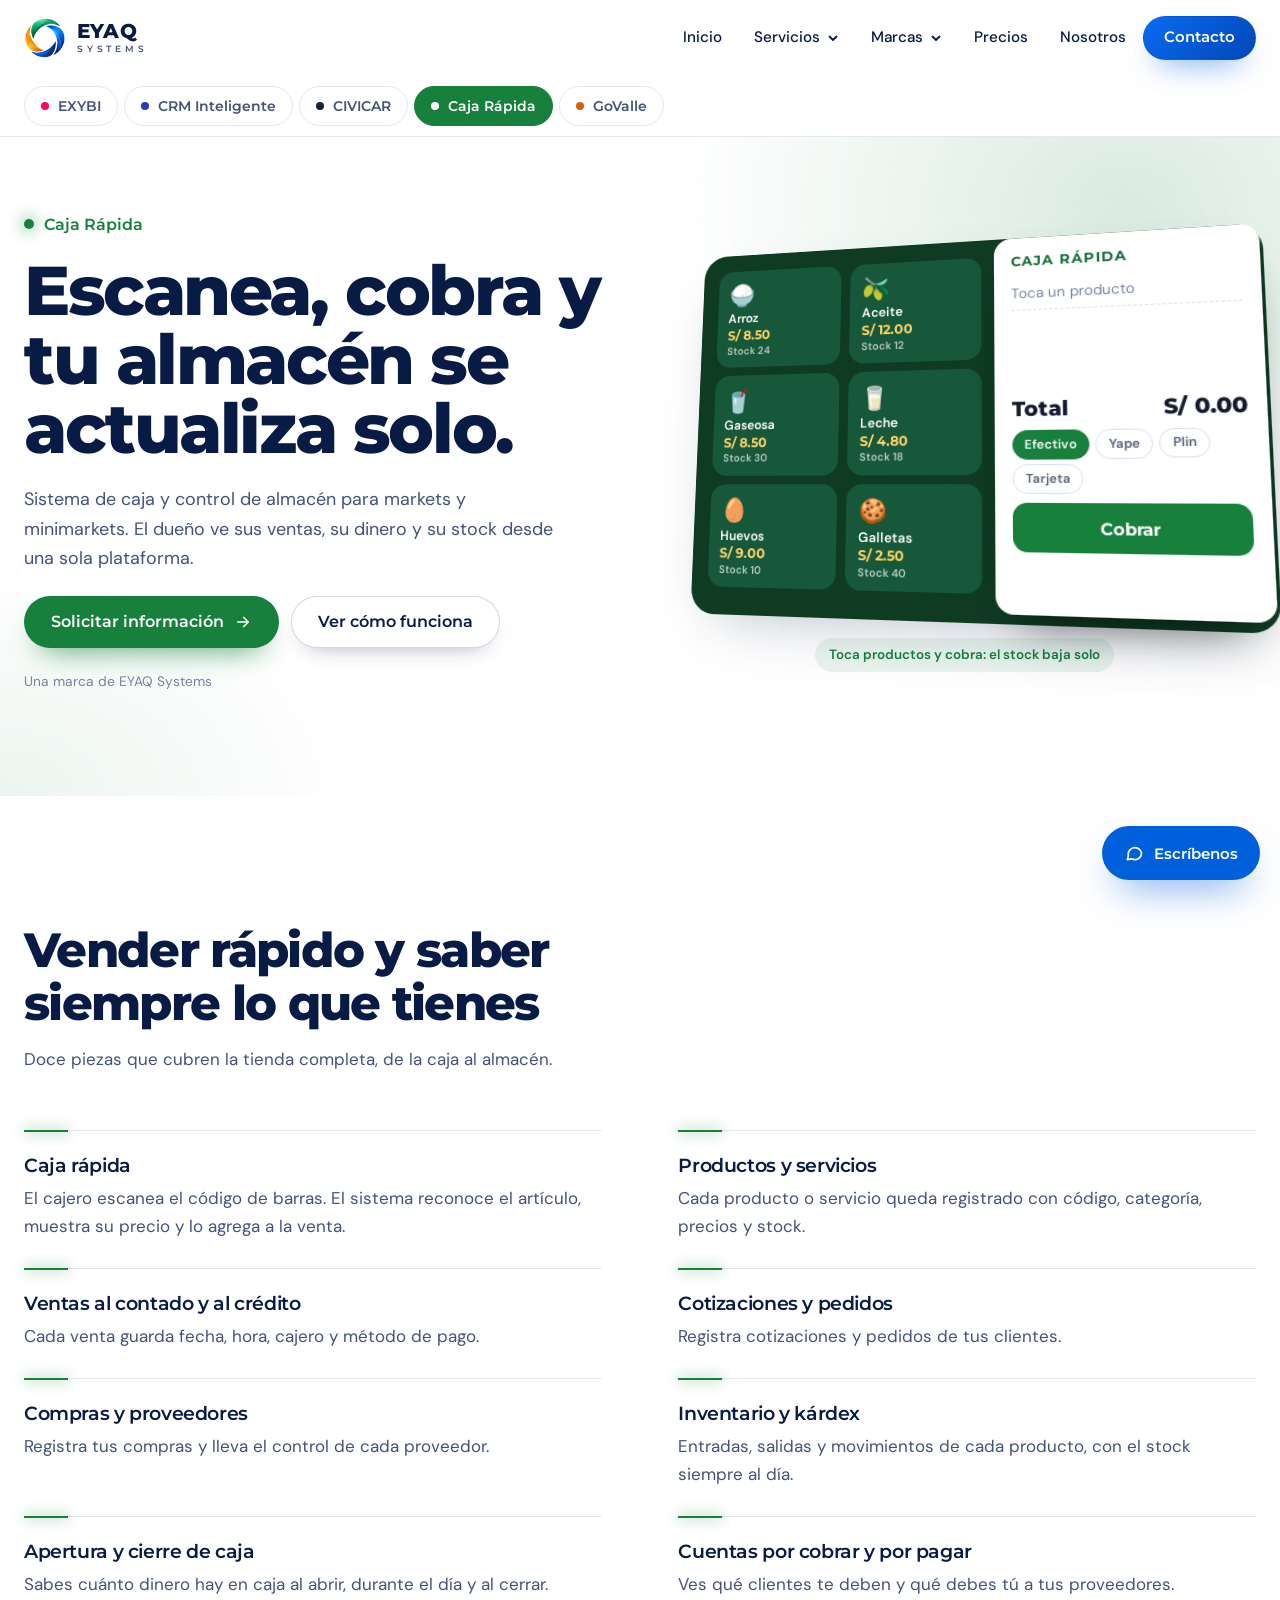
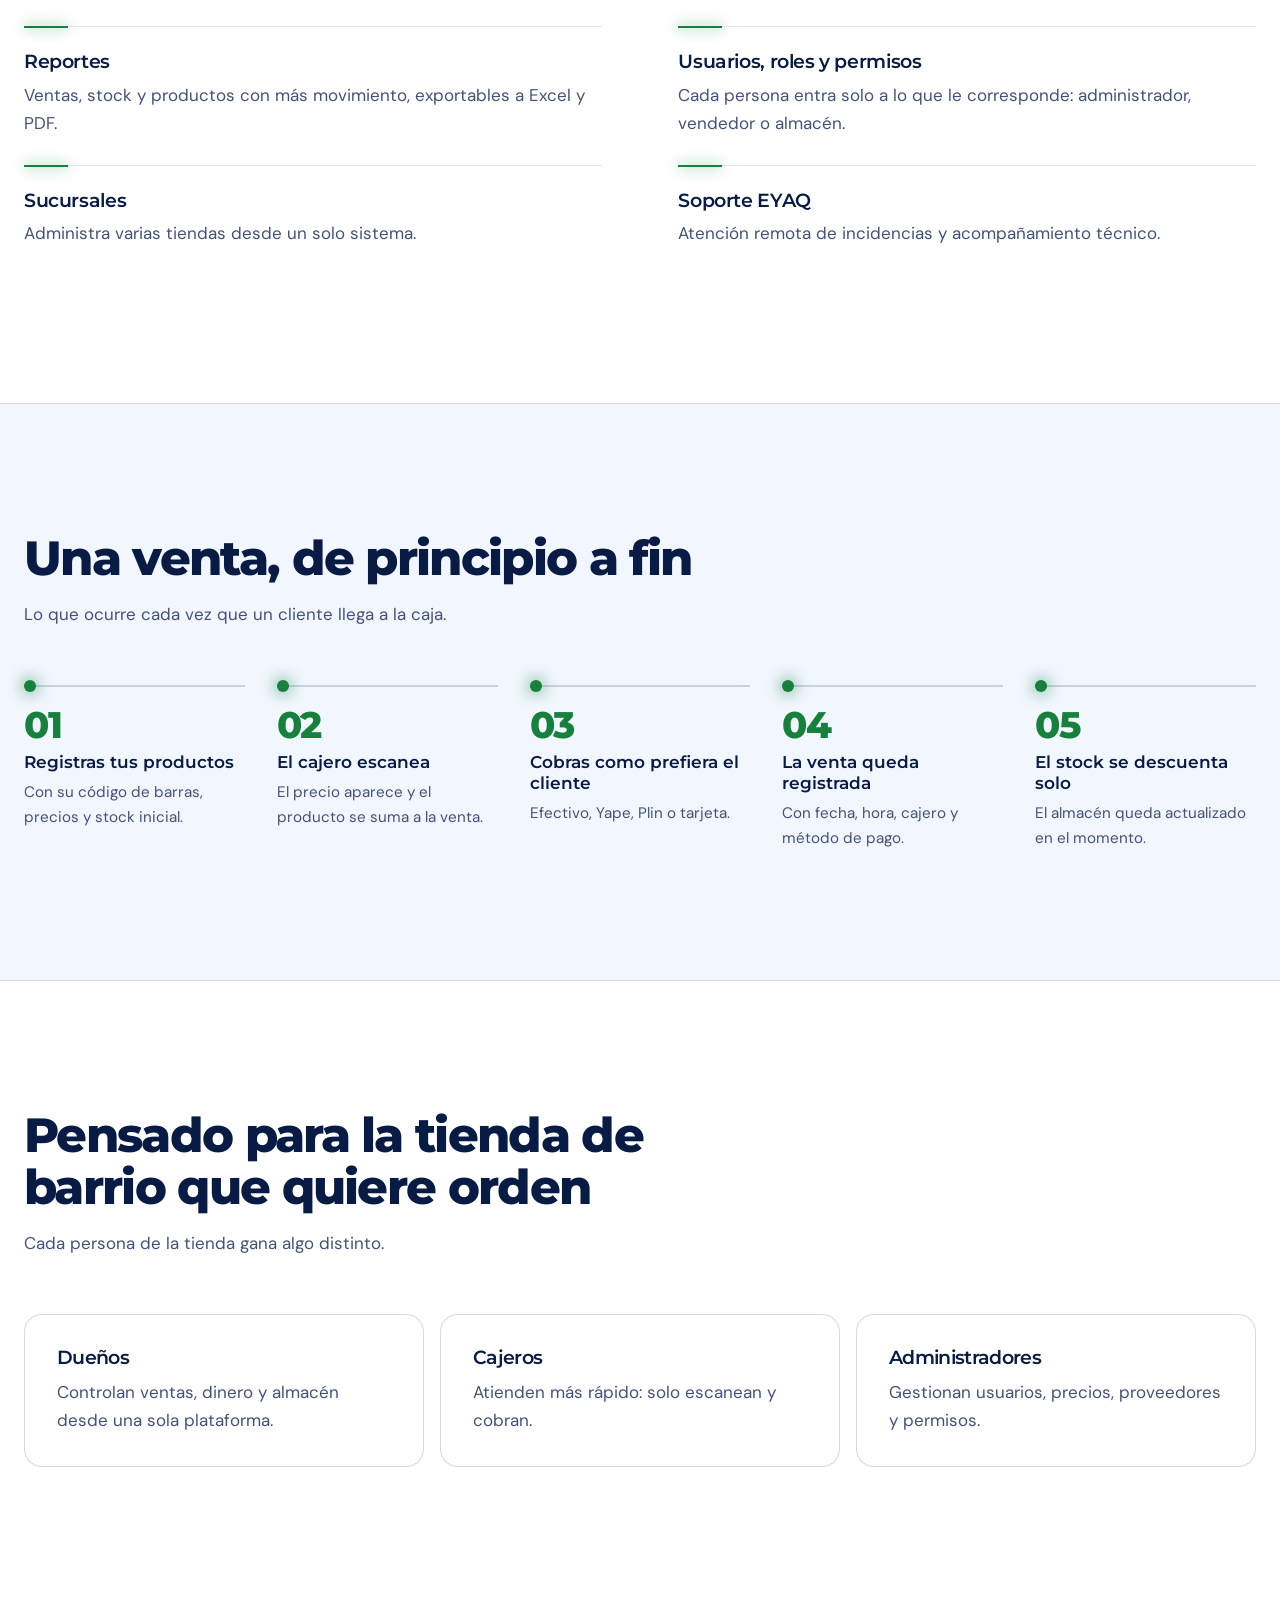
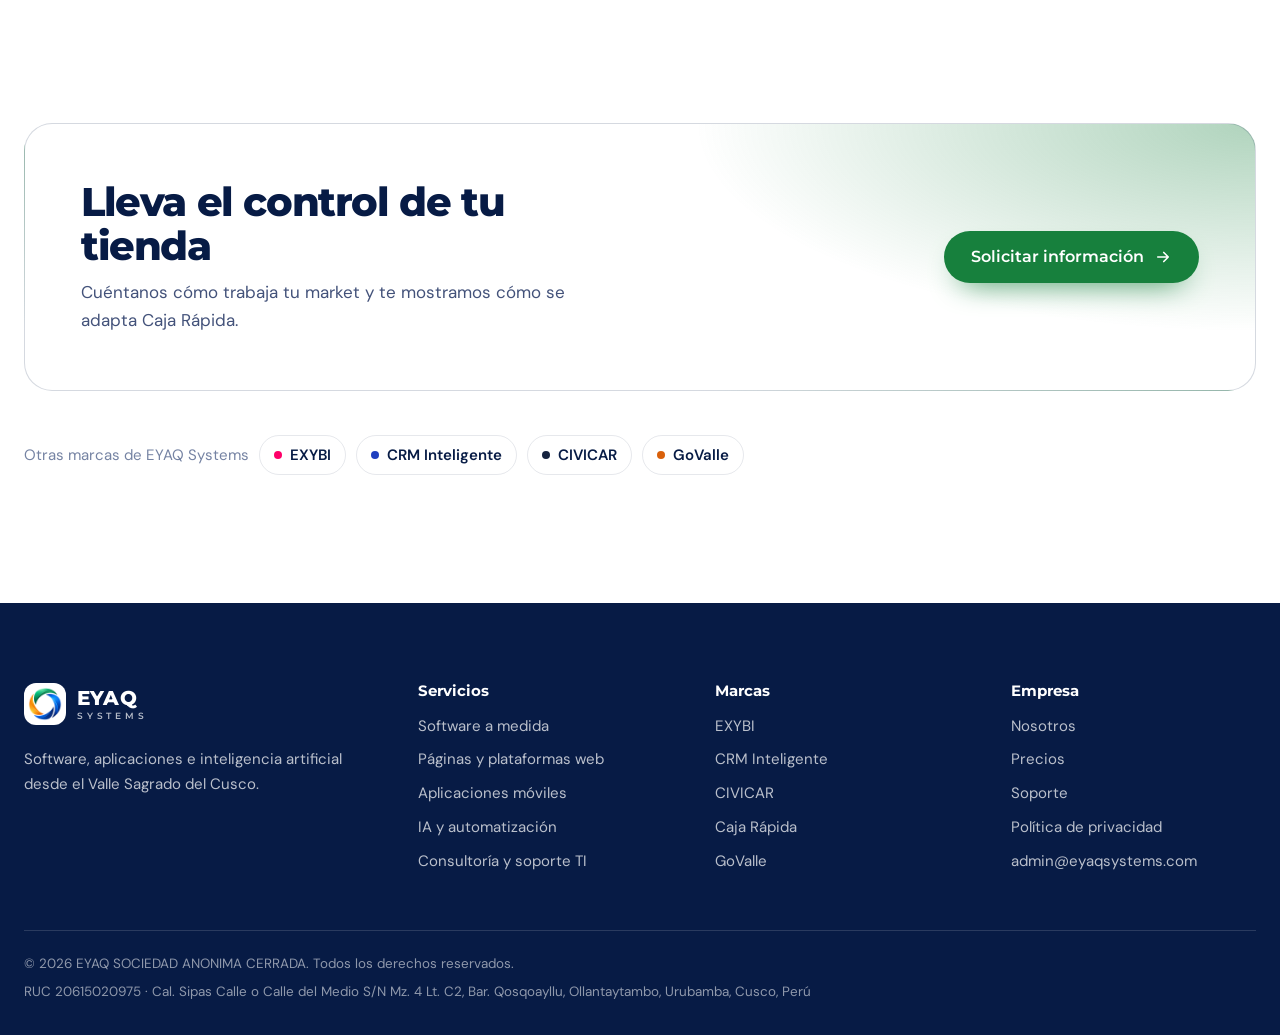
==== caja-rapida.html @ 4a444482 "Nuevo sitio: servicios, una pagina por marca, precios y escenas 3D" ====
<!DOCTYPE html>
<html lang="es-PE">
<head>
<meta charset="UTF-8">
<meta name="viewport" content="width=device-width, initial-scale=1">
<title>Caja Rápida y control de almacén | EYAQ Systems</title>
<meta name="description" content="Sistema de caja y almacén para markets y minimarkets: escaneo de código de barras, cobro con efectivo, Yape, Plin o tarjeta, y stock actualizado en cada venta.">
<meta name="theme-color" content="#FFFFFF">
<meta property="og:title" content="Caja Rápida y control de almacén | EYAQ Systems">
<meta property="og:description" content="Sistema de caja y almacén para markets y minimarkets: escaneo de código de barras, cobro con efectivo, Yape, Plin o tarjeta, y stock actualizado en cada venta.">
<meta property="og:type" content="website">
<meta property="og:url" content="https://eyaqsystems.com/caja-rapida">
<meta property="og:image" content="https://eyaqsystems.com/img/og-eyaq.jpg">
<meta name="twitter:card" content="summary_large_image">
<link rel="icon" href="favicon.ico" sizes="32x32">
<link rel="icon" type="image/png" href="img/favicon-48.png" sizes="48x48">
<link rel="apple-touch-icon" href="img/apple-touch-icon.png">
<link rel="preconnect" href="https://fonts.googleapis.com">
<link rel="preconnect" href="https://fonts.gstatic.com" crossorigin>
<link href="https://fonts.googleapis.com/css2?family=DM+Sans:wght@400;500;600;700&family=Montserrat:wght@600;700;800&display=swap" rel="stylesheet">
<link rel="stylesheet" href="css/eyaq.css">
<link rel="stylesheet" href="css/escenas.css">
<script>document.documentElement.classList.add('js');</script>
</head>
<body data-marca="caja">
<a class="skip-link" href="#contenido">Saltar al contenido</a>
<div class="scroll-meter" aria-hidden="true"></div>

<header class="site-header">
  <div class="container nav">
    <a class="brand" href="index.html" aria-label="EYAQ Systems, inicio">
      <img src="img/eyaq-simbolo.png" alt="" width="40" height="40">
      <span class="brand-text"><b>EYAQ</b><span>Systems</span></span>
    </a>
    <button class="nav-toggle" type="button" aria-label="Abrir menú" aria-expanded="false" aria-controls="menu"><span></span></button>
    <ul class="nav-links" id="menu">
      <li><a class="nav-link" href="index.html">Inicio</a></li>
      <li class="has-menu">
        <button class="nav-link" type="button" aria-expanded="false" aria-controls="menu-servicios">Servicios<svg viewBox="0 0 12 12" fill="none" stroke="currentColor" stroke-width="1.8" stroke-linecap="round" stroke-linejoin="round" aria-hidden="true"><path d="m2.5 4.5 3.5 3.5 3.5-3.5"/></svg></button>
        <div class="menu" id="menu-servicios">
          <a href="index.html#servicio-software" style="--dot:#005FDA"><i></i><b>Software a medida</b><span>Sistemas hechos para tu forma de trabajar</span></a>
          <a href="index.html#servicio-web" style="--dot:#0C9F63"><i></i><b>Páginas y plataformas web</b><span>Sitios, tiendas y plataformas en línea</span></a>
          <a href="index.html#servicio-apps" style="--dot:#F57E06"><i></i><b>Aplicaciones móviles</b><span>Apps para Android y iOS</span></a>
          <a href="index.html#servicio-ia" style="--dot:#005FDA"><i></i><b>IA y automatización</b><span>Asistentes y procesos que trabajan solos</span></a>
          <a href="index.html#servicio-ti" style="--dot:#0C9F63"><i></i><b>Consultoría y soporte TI</b><span>Diagnóstico, soporte y acompañamiento</span></a>
        </div>
      </li>
      <li class="has-menu">
        <button class="nav-link" type="button" aria-expanded="false" aria-controls="menu-marcas">Marcas<svg viewBox="0 0 12 12" fill="none" stroke="currentColor" stroke-width="1.8" stroke-linecap="round" stroke-linejoin="round" aria-hidden="true"><path d="m2.5 4.5 3.5 3.5 3.5-3.5"/></svg></button>
        <div class="menu" id="menu-marcas">
          <a href="exybi.html" style="--dot:#FF0069"><i></i><b>EXYBI</b><span>La vitrina digital del Perú</span></a>
          <a href="crm.html" style="--dot:#1F3FBF"><i></i><b>CRM Inteligente</b><span>Samanta atiende y tú decides cada reserva</span></a>
          <a href="civicar.html" style="--dot:#16233F"><i></i><b>CIVICAR</b><span>Consulta vehicular desde tu celular</span></a>
          <a href="caja-rapida.html" style="--dot:#17803D"><i></i><b>Caja Rápida</b><span>Caja y almacén para markets</span></a>
          <a href="govalle.html" style="--dot:#D9600A"><i></i><b>GoValle</b><span>Delivery para el Valle Sagrado</span></a>
        </div>
      </li>
      <li><a class="nav-link" href="index.html#precios">Precios</a></li>
      <li><a class="nav-link" href="index.html#nosotros">Nosotros</a></li>
      <li><a class="btn btn-primary btn-sm" href="index.html#contacto">Contacto</a></li>
    </ul>
  </div>
</header>

<nav class="marcas-bar" aria-label="Marcas de EYAQ Systems">
  <div class="container">
    <a href="exybi.html" style="--dot:#FF0069"><i></i>EXYBI</a>
    <a href="crm.html" style="--dot:#1F3FBF"><i></i>CRM Inteligente</a>
    <a href="civicar.html" style="--dot:#16233F"><i></i>CIVICAR</a>
    <a href="caja-rapida.html" style="--dot:#17803D" aria-current="page"><i></i>Caja Rápida</a>
    <a href="govalle.html" style="--dot:#D9600A"><i></i>GoValle</a>
  </div>
</nav>

<main id="contenido">

  <section class="marca-hero">
    <div class="container">
      <div class="marca-copy">
        <span class="marca-name">Caja Rápida</span>
        <h1>Escanea, cobra y tu almacén se actualiza solo.</h1>
        <p class="marca-lead">Sistema de caja y control de almacén para markets y minimarkets. El dueño ve sus ventas, su dinero y su stock desde una sola plataforma.</p>
        <div class="marca-actions">
          <a class="btn btn-hue" href="mailto:admin@eyaqsystems.com?subject=Quiero%20informacion%20sobre%20Caja%20Rapida">Solicitar información<svg viewBox="0 0 24 24" fill="none" stroke="currentColor" stroke-width="2.2" stroke-linecap="round" stroke-linejoin="round" aria-hidden="true"><path d="M5 12h14M13 6l6 6-6 6"/></svg></a>
          <a class="btn btn-line" href="#como">Ver cómo funciona</a>
        </div>
        <p class="marca-parent">Una marca de EYAQ Systems</p>
      </div>
      <div class="scene" data-stage>
        <div class="pos" data-tilt="9">
          <div class="pos-products"><button type="button" data-name="Arroz" data-price="8.5"><i>🍚</i>Arroz<b>S/ 8.50</b><small>Stock <span data-stock>24</span></small></button><button type="button" data-name="Aceite" data-price="12"><i>🫒</i>Aceite<b>S/ 12.00</b><small>Stock <span data-stock>12</span></small></button><button type="button" data-name="Gaseosa" data-price="8.5"><i>🥤</i>Gaseosa<b>S/ 8.50</b><small>Stock <span data-stock>30</span></small></button><button type="button" data-name="Leche" data-price="4.8"><i>🥛</i>Leche<b>S/ 4.80</b><small>Stock <span data-stock>18</span></small></button><button type="button" data-name="Huevos" data-price="9"><i>🥚</i>Huevos<b>S/ 9.00</b><small>Stock <span data-stock>10</span></small></button><button type="button" data-name="Galletas" data-price="2.5"><i>🍪</i>Galletas<b>S/ 2.50</b><small>Stock <span data-stock>40</span></small></button></div>
          <div class="pos-ticket">
            <h4>CAJA RÁPIDA</h4>
            <ul class="pos-lines" aria-live="polite"></ul>
            <div class="pos-total"><span>Total</span><span data-total>S/ 0.00</span></div>
            <div class="pos-pay" role="group" aria-label="Método de pago"><button type="button" aria-pressed="true">Efectivo</button><button type="button" aria-pressed="false">Yape</button><button type="button" aria-pressed="false">Plin</button><button type="button" aria-pressed="false">Tarjeta</button></div>
            <button class="pos-charge" type="button">Cobrar</button>
            <p class="pos-receipt" aria-live="polite"></p>
          </div>
        </div>
        <p class="demo-note">Toca productos y cobra: el stock baja solo</p>
      </div>
    </div>
  </section>

  <section class="marca-section" id="que-hace">
    <div class="container">
      <div class="marca-head reveal">
        <h2>Vender rápido y saber siempre lo que tienes</h2>
        <p>Doce piezas que cubren la tienda completa, de la caja al almacén.</p>
      </div>
      <div class="modulos">
        <div class="modulo reveal"><h3>Caja rápida</h3><p>El cajero escanea el código de barras. El sistema reconoce el artículo, muestra su precio y lo agrega a la venta.</p></div>
        <div class="modulo reveal"><h3>Productos y servicios</h3><p>Cada producto o servicio queda registrado con código, categoría, precios y stock.</p></div>
        <div class="modulo reveal"><h3>Ventas al contado y al crédito</h3><p>Cada venta guarda fecha, hora, cajero y método de pago.</p></div>
        <div class="modulo reveal"><h3>Cotizaciones y pedidos</h3><p>Registra cotizaciones y pedidos de tus clientes.</p></div>
        <div class="modulo reveal"><h3>Compras y proveedores</h3><p>Registra tus compras y lleva el control de cada proveedor.</p></div>
        <div class="modulo reveal"><h3>Inventario y kárdex</h3><p>Entradas, salidas y movimientos de cada producto, con el stock siempre al día.</p></div>
        <div class="modulo reveal"><h3>Apertura y cierre de caja</h3><p>Sabes cuánto dinero hay en caja al abrir, durante el día y al cerrar.</p></div>
        <div class="modulo reveal"><h3>Cuentas por cobrar y por pagar</h3><p>Ves qué clientes te deben y qué debes tú a tus proveedores.</p></div>
        <div class="modulo reveal"><h3>Reportes</h3><p>Ventas, stock y productos con más movimiento, exportables a Excel y PDF.</p></div>
        <div class="modulo reveal"><h3>Usuarios, roles y permisos</h3><p>Cada persona entra solo a lo que le corresponde: administrador, vendedor o almacén.</p></div>
        <div class="modulo reveal"><h3>Sucursales</h3><p>Administra varias tiendas desde un solo sistema.</p></div>
        <div class="modulo reveal"><h3>Soporte EYAQ</h3><p>Atención remota de incidencias y acompañamiento técnico.</p></div>
      </div>
    </div>
  </section>

  <section class="marca-section tinte" id="como">
    <div class="container">
      <div class="marca-head reveal">
        <h2>Una venta, de principio a fin</h2>
        <p>Lo que ocurre cada vez que un cliente llega a la caja.</p>
      </div>
      <ol class="pasos reveal">
        <li><b>Registras tus productos</b><span>Con su código de barras, precios y stock inicial.</span></li>
        <li><b>El cajero escanea</b><span>El precio aparece y el producto se suma a la venta.</span></li>
        <li><b>Cobras como prefiera el cliente</b><span>Efectivo, Yape, Plin o tarjeta.</span></li>
        <li><b>La venta queda registrada</b><span>Con fecha, hora, cajero y método de pago.</span></li>
        <li><b>El stock se descuenta solo</b><span>El almacén queda actualizado en el momento.</span></li>
      </ol>
    </div>
  </section>

  <section class="marca-section" id="para-quien">
    <div class="container">
      <div class="marca-head reveal">
        <h2>Pensado para la tienda de barrio que quiere orden</h2>
        <p>Cada persona de la tienda gana algo distinto.</p>
      </div>
      <div class="publico reveal">
        <div><h3>Dueños</h3><p>Controlan ventas, dinero y almacén desde una sola plataforma.</p></div>
        <div><h3>Cajeros</h3><p>Atienden más rápido: solo escanean y cobran.</p></div>
        <div><h3>Administradores</h3><p>Gestionan usuarios, precios, proveedores y permisos.</p></div>
      </div>
    </div>
  </section>

  <section class="marca-section">
    <div class="container">
      <div class="marca-cta reveal">
        <div>
          <h2>Lleva el control de tu tienda</h2>
          <p>Cuéntanos cómo trabaja tu market y te mostramos cómo se adapta Caja Rápida.</p>
        </div>
        <a class="btn btn-hue" href="mailto:admin@eyaqsystems.com?subject=Quiero%20informacion%20sobre%20Caja%20Rapida">Solicitar información<svg viewBox="0 0 24 24" fill="none" stroke="currentColor" stroke-width="2.2" stroke-linecap="round" stroke-linejoin="round" aria-hidden="true"><path d="M5 12h14M13 6l6 6-6 6"/></svg></a>
      </div>
      <div class="otras"><span>Otras marcas de EYAQ Systems</span><a href="exybi.html" style="--dot:#FF0069"><i></i>EXYBI</a><a href="crm.html" style="--dot:#1F3FBF"><i></i>CRM Inteligente</a><a href="civicar.html" style="--dot:#16233F"><i></i>CIVICAR</a><a href="govalle.html" style="--dot:#D9600A"><i></i>GoValle</a></div>
    </div>
  </section>

</main>

<footer class="site-footer">
  <div class="container">
    <div class="footer-grid">
      <div>
        <a class="brand" href="index.html" aria-label="EYAQ Systems, inicio">
          <img src="img/eyaq-simbolo.png" alt="" width="40" height="40">
          <span class="brand-text"><b>EYAQ</b><span>Systems</span></span>
        </a>
        <p>Software, aplicaciones e inteligencia artificial desde el Valle Sagrado del Cusco.</p>
      </div>
      <div>
        <h4>Servicios</h4>
        <ul>
          <li><a href="index.html#servicio-software">Software a medida</a></li>
          <li><a href="index.html#servicio-web">Páginas y plataformas web</a></li>
          <li><a href="index.html#servicio-apps">Aplicaciones móviles</a></li>
          <li><a href="index.html#servicio-ia">IA y automatización</a></li>
          <li><a href="index.html#servicio-ti">Consultoría y soporte TI</a></li>
        </ul>
      </div>
      <div>
        <h4>Marcas</h4>
        <ul>
          <li><a href="exybi.html">EXYBI</a></li>
          <li><a href="crm.html">CRM Inteligente</a></li>
          <li><a href="civicar.html">CIVICAR</a></li>
          <li><a href="caja-rapida.html">Caja Rápida</a></li>
          <li><a href="govalle.html">GoValle</a></li>
        </ul>
      </div>
      <div>
        <h4>Empresa</h4>
        <ul>
          <li><a href="index.html#nosotros">Nosotros</a></li>
          <li><a href="index.html#precios">Precios</a></li>
          <li><a href="support.html">Soporte</a></li>
          <li><a href="privacy.html">Política de privacidad</a></li>
          <li><a href="mailto:admin@eyaqsystems.com">admin@eyaqsystems.com</a></li>
        </ul>
      </div>
    </div>
    <div class="footer-bottom">
      <span>© <span data-year>2026</span> EYAQ SOCIEDAD ANONIMA CERRADA. Todos los derechos reservados.</span>
      <span>RUC 20615020975 · Cal. Sipas Calle o Calle del Medio S/N Mz. 4 Lt. C2, Bar. Qosqoayllu, Ollantaytambo, Urubamba, Cusco, Perú</span>
    </div>
  </div>
</footer>

<a class="float-contact" href="index.html#contacto" aria-label="Ir a contacto"><svg viewBox="0 0 24 24" fill="none" stroke="currentColor" stroke-width="2" stroke-linecap="round" stroke-linejoin="round" aria-hidden="true"><path d="M21 12a8 8 0 0 1-11.8 7L4 20l1.1-4.6A8 8 0 1 1 21 12z"/></svg><span>Escríbenos</span></a>

<script src="js/eyaq.js" defer></script>
<script src="js/escenas.js" defer></script>
</body>
</html>
---- css/eyaq.css ----
:root {
  --paper: #FFFFFF;
  --wash: #F2F6FE;
  --card: #FFFFFF;
  --line: rgba(10, 31, 71, .1);
  --line-strong: rgba(10, 31, 71, .17);
  --ink: #071B45;
  --muted: #43527A;
  --faint: #7583A3;

  --blue: #005FDA;
  --blue-deep: #012A7F;
  --green: #0C9F63;
  --orange: #F57E06;
  --brand-band: linear-gradient(90deg, #0C9F63, #005FDA 55%, #F57E06);

  --h: var(--blue);
  --radius: 1.125rem;
  --radius-lg: 1.75rem;
  --container: 84rem;
  --header-h: 4.75rem;
  --section-y: clamp(4.5rem, 10vw, 8.5rem);
  --shadow: 0 1.5rem 3.75rem -30px rgba(10, 31, 71, .35);
  --font-head: 'Montserrat', system-ui, -apple-system, 'Segoe UI', sans-serif;
  --font-body: 'DM Sans', system-ui, -apple-system, 'Segoe UI', Roboto, sans-serif;
}

*, *::before, *::after { box-sizing: border-box; }

html {
  font-size: clamp(16px, .35vw + 11.5px, 26px);
  scroll-behavior: smooth;
  scroll-padding-top: calc(var(--header-h) + 1rem);
  -webkit-text-size-adjust: 100%;
}

body {
  margin: 0;
  background: var(--paper);
  color: var(--ink);
  font-family: var(--font-body);
  font-size: 1.0625rem;
  line-height: 1.65;
  overflow-x: hidden;
  -webkit-font-smoothing: antialiased;
}

body[data-marca="crm"] { --h: #1F3FBF; }
body[data-marca="caja"] { --h: #17803D; }
body[data-marca="govalle"] { --h: #D9600A; }
body[data-marca="civicar"] { --h: #16233F; }

img, svg, canvas { display: block; max-width: 100%; }
a { color: inherit; text-decoration: none; }
p { margin: 0; }
h1, h2, h3, h4 { margin: 0; font-family: var(--font-head); line-height: 1.1; letter-spacing: -.035em; }
ul, ol { margin: 0; padding: 0; list-style: none; }
button { font: inherit; color: inherit; }

:focus-visible { outline: 2px solid var(--blue); outline-offset: 3px; border-radius: 0.5rem; }

.container { width: min(var(--container), 100% - 3rem); margin-inline: auto; }

.skip-link {
  position: absolute;
  left: 1rem; top: -60px;
  z-index: 200;
  padding: 0.625rem 1rem;
  border-radius: 0.75rem;
  background: var(--ink);
  color: var(--paper);
  font-weight: 600;
}
.skip-link:focus { top: 0.75rem; }

.scroll-meter {
  position: fixed;
  inset: 0 0 auto 0;
  height: 3px;
  z-index: 120;
  background: var(--brand-band);
  transform-origin: 0 50%;
  transform: scaleX(0);
}

.site-header {
  position: fixed;
  inset: 0 0 auto 0;
  z-index: 100;
  height: var(--header-h);
  transition: background .3s ease, border-color .3s ease;
  border-bottom: 1px solid transparent;
}
.site-header.scrolled,
.site-header.nav-open {
  background: rgba(255, 255, 255, .92);
  -webkit-backdrop-filter: blur(1rem);
  backdrop-filter: blur(1rem);
  border-bottom-color: var(--line);
}
.nav { height: 100%; display: flex; align-items: center; justify-content: space-between; gap: 1.25rem; }

.brand { display: inline-flex; align-items: center; gap: 0.6875rem; }
.brand img { width: 2.625rem; height: 2.625rem; }
.brand-text { display: grid; line-height: 1; font-family: var(--font-head); }
.brand-text b { font-weight: 800; font-size: 1.28rem; letter-spacing: .01em; }
.brand-text span { margin-top: 4px; font-weight: 600; font-size: .54rem; letter-spacing: .44em; text-transform: uppercase; color: var(--muted); }

.nav-links { display: flex; align-items: center; gap: 2px; }
.nav-links > li { position: relative; }
.nav-link {
  display: inline-flex;
  align-items: center;
  gap: 7px;
  min-height: 2.625rem;
  padding: 0 0.9375rem;
  border: 0;
  border-radius: 62.4375rem;
  background: transparent;
  color: var(--ink);
  font-size: .95rem;
  font-weight: 500;
  cursor: pointer;
  transition: background .2s ease;
}
.nav-link:hover,
.nav-link[aria-expanded="true"],
.nav-link[aria-current="page"] { background: rgba(10, 31, 71, .06); }
.nav-link svg { width: 0.75rem; height: 0.75rem; transition: transform .25s ease; }
.nav-link[aria-expanded="true"] svg { transform: rotate(180deg); }

.menu {
  position: absolute;
  top: calc(100% + 0.625rem);
  left: 0;
  width: 20rem;
  padding: 0.625rem;
  border-radius: 1.25rem;
  border: 1px solid var(--line-strong);
  background: var(--card);
  box-shadow: var(--shadow);
  opacity: 0;
  visibility: hidden;
  transform: translateY(-6px);
  transition: opacity .2s ease, transform .2s ease, visibility .2s;
}
.has-menu.open .menu { opacity: 1; visibility: visible; transform: none; }
.menu a {
  display: grid;
  grid-template-columns: 0.625rem 1fr;
  align-items: start;
  gap: 2px 0.75rem;
  padding: 0.6875rem 0.75rem;
  border-radius: 0.75rem;
}
.menu a:hover { background: var(--wash); }
.menu i { width: 0.625rem; height: 0.625rem; margin-top: 7px; border-radius: 50%; background: var(--dot, var(--blue)); }
.menu b { font-family: var(--font-head); font-weight: 600; font-size: .98rem; }
.menu span { grid-column: 2; font-size: .84rem; color: var(--muted); line-height: 1.4; }

.btn {
  display: inline-flex;
  align-items: center;
  justify-content: center;
  gap: 0.625rem;
  min-height: 3.25rem;
  padding: 0 1.625rem;
  border: 1px solid transparent;
  border-radius: 62.4375rem;
  font-family: var(--font-head);
  font-weight: 600;
  font-size: 1rem;
  cursor: pointer;
  transition: transform .2s ease, box-shadow .2s ease, border-color .2s ease, background .2s ease;
}
.btn:hover { transform: translateY(-2px); }
.btn svg { width: 1.125rem; height: 1.125rem; }
.btn-primary { background: linear-gradient(135deg, #0A6CF2, #0047B8); color: #fff; box-shadow: 0 0.875rem 1.875rem -14px rgba(0, 95, 218, .75); }
.btn-hue { background: var(--h); color: #fff; box-shadow: 0 0.875rem 1.875rem -16px var(--h); }
.btn-line { background: var(--card); border-color: var(--line-strong); color: var(--ink); box-shadow: 0 0.625rem 1.5rem -16px rgba(7, 27, 69, .55); }
.btn-line:hover { border-color: var(--ink); }
.btn-ink { background: var(--ink); color: var(--paper); }
.btn-sm { min-height: 2.75rem; padding: 0 1.25rem; font-size: .92rem; }

.nav-toggle {
  display: none;
  width: 2.875rem; height: 2.875rem;
  border: 1px solid var(--line-strong);
  border-radius: 0.875rem;
  background: transparent;
  cursor: pointer;
  align-items: center;
  justify-content: center;
}
.nav-toggle span,
.nav-toggle span::before,
.nav-toggle span::after {
  content: '';
  display: block;
  position: relative;
  width: 1.125rem; height: 2px;
  border-radius: 2px;
  background: var(--ink);
  transition: transform .25s ease;
}
.nav-toggle span::before { position: absolute; top: -6px; }
.nav-toggle span::after { position: absolute; top: 6px; }
.nav-open .nav-toggle span { background: transparent; }
.nav-open .nav-toggle span::before { transform: translateY(6px) rotate(45deg); }
.nav-open .nav-toggle span::after { transform: translateY(-6px) rotate(-45deg); }

.hero {
  position: relative;
  min-height: max(42.5rem, 100svh);
  padding-top: calc(var(--header-h) + clamp(1.75rem, 6vh, 4.5rem));
  overflow: hidden;
  isolation: isolate;
}
.ridge { position: absolute; inset: 0; width: 100%; height: 100%; z-index: -1; }
.hero-copy { display: grid; gap: 1.5rem; justify-items: start; max-width: 48.75rem; }
.hero h1 { font-size: clamp(2.5rem, 6vw, 4.9rem); font-weight: 800; line-height: 1.02; }
.hero::before {
  content: '';
  position: absolute;
  inset: 0;
  z-index: -2;
  background:
    radial-gradient(40% 50% at 100% 0%, rgba(0, 95, 218, .1), transparent 70%),
    radial-gradient(34% 40% at 0% 0%, rgba(12, 159, 99, .08), transparent 70%);
}
.t-blue { color: var(--blue); }
.t-green { color: var(--green); }
.t-orange { color: var(--orange); }
.hero-lead {
  max-width: 33rem;
  padding: 0.875rem 1.125rem;
  margin-left: -1.125rem;
  border-radius: 1rem;
  background: rgba(255, 255, 255, .86);
  color: var(--muted);
  font-size: clamp(1.02rem, 1.4vw, 1.16rem);
}
.hero-actions { display: flex; flex-wrap: wrap; gap: 0.75rem; }
.hero-place {
  position: absolute;
  top: calc(var(--header-h) + clamp(1.75rem, 6vh, 4.5rem));
  right: max(1.5rem, (100vw - var(--container)) / 2);
  text-align: right;
  font-size: .84rem;
  line-height: 1.7;
  color: var(--faint);
}
.hero-place b { display: block; color: var(--ink); font-family: var(--font-head); font-size: .95rem; font-weight: 600; }

.summits { position: absolute; inset: 0; pointer-events: none; }
.summit {
  position: absolute;
  left: 0; top: 0;
  display: grid;
  justify-items: center;
  gap: 0.5rem;
  pointer-events: auto;
  transform: translate(-50%, -100%);
  font: 600 .86rem var(--font-head);
  white-space: nowrap;
}
.summit span {
  padding: 6px 0.8125rem;
  border-radius: 62.4375rem;
  border: 1px solid var(--line-strong);
  background: rgba(255, 255, 255, .94);
  transition: background .2s ease, color .2s ease, border-color .2s ease, transform .2s ease;
}
.summit i {
  width: 0.75rem; height: 0.75rem;
  border-radius: 50%;
  background: var(--dot);
  box-shadow: 0 0 0 0 var(--dot);
  animation: beacon 2.6s ease-out infinite;
}
.summit:hover span,
.summit:focus-visible span { background: var(--dot); border-color: var(--dot); color: #fff; transform: translateY(-3px); }
@keyframes beacon {
  0% { box-shadow: 0 0 0 0 color-mix(in srgb, var(--dot) 70%, transparent); }
  70%, 100% { box-shadow: 0 0 0 0.875rem transparent; }
}
.section { padding: var(--section-y) 0; position: relative; }
.section.raised { background: linear-gradient(180deg, var(--wash), #fff); border-top: 1px solid var(--line); }
.section-head { display: grid; gap: 1rem; max-width: 46rem; margin-bottom: clamp(2rem, 5vw, 3.75rem); }
.section-head h2 { font-size: clamp(2rem, 4.4vw, 3.4rem); font-weight: 800; }
.section-head p { color: var(--muted); font-size: 1.08rem; max-width: 38rem; }
.kicker { justify-self: start; padding: 6px 0.875rem; border-radius: 62.4375rem; background: color-mix(in srgb, var(--h) 10%, #fff); font: 700 .86rem var(--font-head); color: var(--h); }

.services { display: grid; grid-template-columns: minmax(0, .9fr) minmax(0, 1.1fr); gap: clamp(1.25rem, 4vw, 3.5rem); align-items: start; }
.service-tabs { display: grid; }
.service-tab {
  display: grid;
  grid-template-columns: 3.375rem 1fr auto;
  align-items: center;
  gap: 0.5rem;
  width: 100%;
  padding: 1.375rem 6px;
  border: 0;
  border-top: 1px solid var(--line);
  background: transparent;
  text-align: left;
  cursor: pointer;
  color: var(--muted);
  font: 600 clamp(1.15rem, 2vw, 1.55rem) var(--font-head);
  letter-spacing: -.02em;
  transition: color .2s ease, padding .25s ease;
}
.service-tab:last-child { border-bottom: 1px solid var(--line); }
.service-tab small { font: 500 .82rem var(--font-body); color: var(--faint); letter-spacing: 0; }
.service-tab svg { width: 1.375rem; height: 1.375rem; opacity: 0; transform: translateX(-8px); transition: opacity .2s ease, transform .2s ease; }
.service-tab:hover { color: var(--ink); }
.service-tab[aria-selected="true"] { color: var(--ink); padding-left: 1rem; }
.service-tab[aria-selected="true"] small { color: var(--tab-hue); }
.service-tab[aria-selected="true"] svg { opacity: 1; transform: none; color: var(--tab-hue); }

.service-panel {
  position: sticky;
  top: calc(var(--header-h) + 1.5rem);
  display: grid;
  gap: 1.125rem;
  padding: clamp(1.5rem, 4vw, 2.75rem);
  border-radius: var(--radius-lg);
  border: 1px solid var(--line-strong);
  background:
    radial-gradient(90% 70% at 100% 0%, color-mix(in srgb, var(--panel-hue) 26%, transparent), transparent 70%),
    var(--card);
  min-height: 26.25rem;
  align-content: start;
}
.service-panel[hidden] { display: none; }
.service-panel h3 { font-size: clamp(1.6rem, 3vw, 2.3rem); font-weight: 800; }
.service-panel > p { color: var(--muted); font-size: 1.05rem; }
.ticks { display: grid; gap: 0.75rem; margin-top: 4px; }
.ticks li { position: relative; padding-left: 2rem; color: var(--ink); }
.ticks li::before {
  content: '';
  position: absolute;
  left: 0; top: 4px;
  width: 1.25rem; height: 1.25rem;
  border-radius: 50%;
  background: color-mix(in srgb, var(--panel-hue, var(--h)) 22%, transparent);
}
.ticks li::after {
  content: '';
  position: absolute;
  left: 6px; top: 0.625rem;
  width: 0.5rem; height: 5px;
  border-left: 2px solid var(--panel-hue, var(--h));
  border-bottom: 2px solid var(--panel-hue, var(--h));
  transform: rotate(-45deg);
}
.service-panel .btn { justify-self: start; }
.service-proof {
  display: flex;
  flex-wrap: wrap;
  align-items: center;
  gap: 0.625rem;
  margin-top: 0.5rem;
  padding-top: 1.125rem;
  border-top: 1px solid var(--line);
  font-size: .92rem;
  color: var(--muted);
}
.service-proof a { padding: 6px 0.875rem; border-radius: 62.4375rem; border: 1px solid var(--line-strong); color: var(--ink); font-weight: 600; }
.service-proof a:hover { border-color: var(--panel-hue); color: var(--panel-hue); }

.rail-head { display: flex; align-items: end; justify-content: space-between; gap: 1.5rem; }
.rail-nav { display: flex; gap: 0.625rem; margin-bottom: clamp(2rem, 5vw, 3.75rem); }
.rail-nav button {
  width: 3.25rem; height: 3.25rem;
  border-radius: 50%;
  border: 1px solid var(--line-strong);
  background: var(--card);
  box-shadow: 0 0.625rem 1.5rem -16px rgba(7, 27, 69, .55);
  cursor: pointer;
  display: grid;
  place-items: center;
  transition: background .2s ease, border-color .2s ease;
}
.rail-nav button:hover { background: var(--wash); border-color: var(--ink); }
.rail-nav svg { width: 1.25rem; height: 1.25rem; }
.rail {
  display: flex;
  gap: 1.25rem;
  padding-inline: max(1.5rem, (100vw - var(--container)) / 2);
  padding-bottom: 0.75rem;
  overflow-x: auto;
  scroll-snap-type: x mandatory;
  scrollbar-width: none;
  cursor: grab;
}
.rail::-webkit-scrollbar { display: none; }
.rail.dragging { cursor: grabbing; scroll-snap-type: none; scroll-behavior: auto; }
.rail.dragging a { pointer-events: none; }
.peak {
  --mx: 50%; --my: 0%;
  position: relative;
  flex: 0 0 min(26.875rem, 82vw);
  scroll-snap-align: start;
  display: grid;
  align-content: end;
  gap: 0.75rem;
  min-height: 28.75rem;
  padding: clamp(1.5rem, 3vw, 2.25rem);
  border-radius: var(--radius-lg);
  border: 1px solid var(--line-strong);
  background:
    radial-gradient(26.25rem circle at var(--mx) var(--my), color-mix(in srgb, var(--h) 30%, transparent), transparent 62%),
    var(--card);
  overflow: hidden;
  user-select: none;
  transition: border-color .25s ease, box-shadow .25s ease;
}
.peak:hover { border-color: var(--h); box-shadow: var(--shadow); }
.peak svg.peak-line { position: absolute; inset: 0 0 auto 0; width: 100%; height: 12.5rem; }
.peak-alt { position: absolute; top: 1.5rem; left: clamp(1.5rem, 3vw, 2.25rem); font: 600 .84rem var(--font-head); color: var(--h); }
.peak h3 { font-size: clamp(1.9rem, 3vw, 2.5rem); font-weight: 800; }
.peak p { color: var(--muted); }
.peak-go { display: inline-flex; align-items: center; gap: 0.5rem; margin-top: 0.5rem; font: 600 .96rem var(--font-head); color: var(--h); }
.peak-go svg { width: 1.125rem; height: 1.125rem; transition: transform .25s ease; }
.peak:hover .peak-go svg { transform: translateX(5px); }

.route-steps { display: grid; grid-template-columns: repeat(4, minmax(0, 1fr)); gap: clamp(1rem, 3vw, 2.25rem); counter-reset: step; }
.route-steps li { counter-increment: step; display: grid; gap: 0.625rem; align-content: start; padding-top: 1.375rem; border-top: 2px solid var(--line-strong); position: relative; }
.route-steps li::before {
  content: '';
  position: absolute;
  top: -7px; left: 0;
  width: 0.75rem; height: 0.75rem;
  border-radius: 50%;
  background: var(--step-hue);
  box-shadow: 0 0 1.125rem var(--step-hue);
}
.route-steps li::after { content: counter(step, decimal-leading-zero); order: -1; font: 800 2.6rem/1 var(--font-head); letter-spacing: -.04em; color: var(--step-hue); }
.route-steps b { font: 600 1.15rem var(--font-head); }
.route-steps span { color: var(--muted); font-size: .97rem; }

.about { display: grid; grid-template-columns: 1.1fr .9fr; gap: clamp(1.75rem, 6vw, 5.5rem); align-items: start; }
.about p { color: var(--muted); font-size: 1.08rem; }
.about p + p { margin-top: 1rem; }
.facts { display: grid; gap: 0; }
.facts div { display: grid; gap: 4px; padding: 1.375rem 0; border-top: 1px solid var(--line); }
.facts div:last-child { border-bottom: 1px solid var(--line); }
.facts b { font: 800 clamp(1.5rem, 2.6vw, 2.1rem) var(--font-head); letter-spacing: -.03em; }
.facts span { color: var(--muted); font-size: .95rem; }

.contact { display: grid; grid-template-columns: .9fr 1.1fr; gap: clamp(1.75rem, 6vw, 5.5rem); align-items: start; }
.contact .section-head { margin-bottom: 0; }
.contact-lines { display: grid; gap: 0.875rem; margin-top: 1.75rem; }
.contact-lines a,
.contact-lines span { display: grid; gap: 2px; color: var(--ink); font: 600 1.05rem var(--font-head); overflow-wrap: anywhere; }
.contact-lines small { font: 500 .84rem var(--font-body); color: var(--faint); }
.form {
  display: grid;
  gap: 1rem;
  padding: clamp(1.375rem, 4vw, 2.5rem);
  border-radius: var(--radius-lg);
  border: 1px solid var(--line-strong);
  background: var(--card);
}
.field { display: grid; gap: 0.5rem; }
.field label { font-weight: 600; font-size: .92rem; }
.field input,
.field select,
.field textarea {
  width: 100%;
  min-height: 3.125rem;
  padding: 0.75rem 1rem;
  border-radius: 0.875rem;
  border: 1px solid var(--line-strong);
  background: var(--paper);
  color: var(--ink);
  font: inherit;
}
.field textarea { min-height: 7.5rem; resize: vertical; }
.field input:focus,
.field select:focus,
.field textarea:focus { outline: none; border-color: var(--blue); }
.form-note { font-size: .86rem; color: var(--faint); }

.site-footer { padding: clamp(3rem, 7vw, 5rem) 0 2rem; background: var(--ink); color: rgba(255, 255, 255, .72); font-size: .94rem; }
.footer-grid { display: grid; grid-template-columns: 1.4fr 1fr 1fr 1fr; gap: clamp(1.5rem, 4vw, 3.5rem); }
.site-footer .brand img { padding: 4px; border-radius: 0.75rem; background: #fff; }
.site-footer .brand-text b { color: #fff; }
.site-footer .brand-text span { color: rgba(255, 255, 255, .7); }
.site-footer p { margin-top: 0.875rem; max-width: 24rem; }
.site-footer h4 { margin-bottom: 0.875rem; font-size: .92rem; font-weight: 700; letter-spacing: 0; color: #fff; }
.site-footer ul { display: grid; gap: 0.5625rem; }
.site-footer a:hover { color: #fff; }
.footer-bottom { display: grid; gap: 6px; margin-top: clamp(2rem, 5vw, 3.5rem); padding-top: 1.375rem; border-top: 1px solid rgba(255, 255, 255, .14); font-size: .84rem; color: rgba(255, 255, 255, .55); }

.float-contact {
  position: fixed;
  right: 1.25rem; bottom: 1.25rem;
  z-index: 90;
  display: inline-flex;
  align-items: center;
  gap: 0.625rem;
  min-height: 3.375rem;
  padding: 0 1.375rem;
  border-radius: 62.4375rem;
  background: var(--blue);
  color: #fff;
  font: 600 .95rem var(--font-head);
  box-shadow: 0 1.125rem 2.5rem -16px rgba(11, 95, 217, .8);
  transition: transform .2s ease;
}
.float-contact:hover { transform: translateY(-3px); }
.float-contact svg { width: 1.25rem; height: 1.25rem; }

.marcas-bar { position: sticky; top: var(--header-h); z-index: 60; margin-top: var(--header-h); background: rgba(255, 255, 255, .94); -webkit-backdrop-filter: blur(0.875rem); backdrop-filter: blur(0.875rem); border-bottom: 1px solid var(--line); }
.marcas-bar .container { display: flex; gap: 6px; padding-block: 0.625rem; overflow-x: auto; scrollbar-width: none; }
.marcas-bar .container::-webkit-scrollbar { display: none; }
.marcas-bar a {
  flex: 0 0 auto;
  display: inline-flex;
  align-items: center;
  gap: 0.5625rem;
  min-height: 2.5rem;
  padding: 0 1rem;
  border-radius: 62.4375rem;
  border: 1px solid var(--line);
  color: var(--muted);
  font: 600 .9rem var(--font-head);
  transition: border-color .2s ease, color .2s ease;
}
.marcas-bar a:hover { color: var(--ink); border-color: var(--line-strong); }
.marcas-bar i { width: 0.5rem; height: 0.5rem; border-radius: 50%; background: var(--dot); }
.marcas-bar a[aria-current="page"] { background: var(--dot); border-color: var(--dot); color: #fff; }
.marcas-bar a[aria-current="page"] i { background: #fff; }

.marca-hero { position: relative; overflow: hidden; isolation: isolate; padding: clamp(2.5rem, 6vw, 5.5rem) 0 clamp(3.5rem, 8vw, 7rem); }
.marca-hero::before {
  content: '';
  position: absolute;
  inset: 0;
  z-index: -2;
  background:
    radial-gradient(50% 70% at 88% 10%, color-mix(in srgb, var(--h) 16%, transparent), transparent 70%),
    radial-gradient(40% 50% at 0% 100%, color-mix(in srgb, var(--h) 8%, transparent), transparent 70%);
}
.marca-hero .container { display: grid; grid-template-columns: 1fr 1fr; align-items: center; gap: clamp(2rem, 5vw, 4.5rem); }
.marca-copy { display: grid; gap: 1.375rem; justify-items: start; }
.marca-name { display: inline-flex; align-items: center; gap: 0.625rem; font: 600 1rem var(--font-head); color: var(--h); }
.marca-name::before { content: ''; width: 0.625rem; height: 0.625rem; border-radius: 50%; background: var(--h); box-shadow: 0 0 1rem var(--h); }
.marca-hero h1 { font-size: clamp(2.4rem, 5.4vw, 4.4rem); font-weight: 800; line-height: 1; max-width: 14ch; }
.marca-lead { color: var(--muted); font-size: clamp(1.02rem, 1.4vw, 1.18rem); max-width: 34rem; }
.marca-actions { display: flex; flex-wrap: wrap; gap: 0.75rem; }
.marca-parent { font-size: .86rem; color: var(--faint); }

.marca-section { padding: var(--section-y) 0; }
.marca-section.tinte { background: var(--wash); border-block: 1px solid var(--line); }
.marca-head { display: grid; gap: 1rem; max-width: 44rem; margin-bottom: clamp(2rem, 5vw, 3.5rem); }
.marca-head h2 { font-size: clamp(1.9rem, 4vw, 3rem); font-weight: 800; }
.marca-head p { color: var(--muted); font-size: 1.06rem; }

.modulos { display: grid; grid-template-columns: repeat(2, minmax(0, 1fr)); gap: 0 clamp(2rem, 6vw, 5.5rem); }
.modulo { position: relative; display: grid; gap: 0.5rem; align-content: start; padding: 1.5rem 0 1.75rem; border-top: 1px solid var(--line); }
.modulo::before { content: ''; position: absolute; top: -1px; left: 0; width: 2.75rem; height: 2px; background: var(--h); box-shadow: 0 0 0.875rem var(--h); }
.modulo h3 { font-size: 1.2rem; font-weight: 600; letter-spacing: -.02em; }
.modulo p { color: var(--muted); }

.pasos { display: grid; grid-template-columns: repeat(auto-fit, minmax(11.875rem, 1fr)); gap: clamp(1.25rem, 3vw, 2rem); counter-reset: paso; }
.pasos li { counter-increment: paso; display: grid; gap: 0.5rem; align-content: start; padding-top: 1.25rem; border-top: 2px solid var(--line-strong); position: relative; }
.pasos li::before { content: counter(paso, decimal-leading-zero); font: 800 2.3rem/1 var(--font-head); letter-spacing: -.04em; color: var(--h); }
.pasos li::after { content: ''; position: absolute; top: -7px; left: 0; width: 0.75rem; height: 0.75rem; border-radius: 50%; background: var(--h); box-shadow: 0 0 1rem var(--h); }
.pasos b { font: 600 1.08rem var(--font-head); }
.pasos span { color: var(--muted); font-size: .95rem; }

.regla {
  margin-top: clamp(2rem, 5vw, 3.5rem);
  max-width: 48rem;
  padding: clamp(1.375rem, 3vw, 2rem) clamp(1.375rem, 4vw, 2.5rem);
  border-left: 3px solid var(--h);
  border-radius: 0 var(--radius) var(--radius) 0;
  background: var(--card);
  font: 600 clamp(1.1rem, 2vw, 1.45rem)/1.35 var(--font-head);
  letter-spacing: -.02em;
}

.publico { display: grid; grid-template-columns: repeat(auto-fit, minmax(15rem, 1fr)); gap: 1rem; }
.publico > div { display: grid; gap: 0.625rem; align-content: start; padding: clamp(1.375rem, 3vw, 2rem); border-radius: var(--radius); border: 1px solid var(--line-strong); background: var(--card); }
.publico h3 { font-size: 1.2rem; font-weight: 600; }
.publico p { color: var(--muted); }

.marca-cta {
  display: flex;
  flex-wrap: wrap;
  align-items: center;
  justify-content: space-between;
  gap: 1.5rem;
  padding: clamp(1.75rem, 5vw, 3.5rem);
  border-radius: var(--radius-lg);
  border: 1px solid var(--line-strong);
  background:
    radial-gradient(70% 120% at 100% 0%, color-mix(in srgb, var(--h) 34%, transparent), transparent 65%),
    var(--card);
}
.marca-cta h2 { font-size: clamp(1.6rem, 3.2vw, 2.5rem); font-weight: 800; max-width: 18ch; }
.marca-cta p { margin-top: 0.625rem; max-width: 34rem; color: var(--muted); }
.marca-cta p a { color: var(--ink); text-decoration: underline; text-underline-offset: 3px; }
.otras { display: flex; flex-wrap: wrap; align-items: center; gap: 0.5rem 0.625rem; margin-top: clamp(1.75rem, 4vw, 2.75rem); color: var(--faint); font-size: .94rem; }
.otras a { display: inline-flex; align-items: center; gap: 0.5rem; min-height: 2.5rem; padding: 0 0.875rem; border-radius: 62.4375rem; border: 1px solid var(--line); color: var(--ink); font-weight: 600; }
.otras a:hover { border-color: var(--dot); }
.otras i { width: 0.5rem; height: 0.5rem; border-radius: 50%; background: var(--dot); }

.card-light { background: #fff; color: #131A2E; border-radius: 1.375rem; box-shadow: var(--shadow), 0 0 0 1px var(--line); }

.chat { width: min(24.375rem, 100%); display: grid; gap: 0.625rem; padding: 1.125rem; font-size: .9rem; }
.chat-head { display: flex; align-items: center; justify-content: space-between; padding-bottom: 0.75rem; border-bottom: 1px solid #E6EAF2; font: 600 .95rem var(--font-head); }
.chat-head span { padding: 3px 0.625rem; border-radius: 62.4375rem; background: #E8F8EE; color: #17703A; font: 600 .74rem var(--font-body); }
.bubble { max-width: 86%; padding: 0.625rem 0.875rem; border-radius: 1rem; line-height: 1.45; }
.bubble.in { background: #EEF1F6; border-bottom-left-radius: 5px; }
.bubble.out { justify-self: end; background: #E6EDFF; border-bottom-right-radius: 5px; }
.bubble b { display: block; font-size: .74rem; color: #2F5BE0; }
.owner-card { display: grid; gap: 0.625rem; margin-top: 4px; padding: 0.875rem; border-radius: 1rem; border: 1.5px solid #1F9D55; background: #F3FBF6; }
.owner-card small { font-weight: 700; color: #17703A; }
.owner-card p { font-weight: 600; }
.owner-actions { display: flex; flex-wrap: wrap; gap: 6px; }
.owner-actions span { padding: 6px 0.75rem; border-radius: 62.4375rem; border: 1px solid #DCE2EC; background: #fff; font-size: .78rem; font-weight: 700; }
.owner-actions span:first-child { background: #1F9D55; border-color: #1F9D55; color: #fff; }
.chat-done { display: flex; align-items: center; gap: 0.5rem; font-weight: 700; color: #2F5BE0; }
.chat-done::before {
  content: '';
  width: 1.125rem; height: 1.125rem;
  border-radius: 50%;
  background: #2F5BE0 url("data:image/svg+xml,%3Csvg xmlns='http://www.w3.org/2000/svg' viewBox='0 0 24 24' fill='none' stroke='white' stroke-width='3.4' stroke-linecap='round' stroke-linejoin='round'%3E%3Cpath d='m6 12 4 4 8-8'/%3E%3C/svg%3E") center / 12px no-repeat;
}

.aviso { width: min(23.125rem, 100%); display: grid; gap: 0.875rem; padding: 1.125rem; color: #083346; font-size: .9rem; }
.aviso-cuenta { display: grid; grid-template-columns: 2.75rem 1fr; gap: 0.75rem; align-items: center; }
.aviso-cuenta i { width: 2.75rem; height: 2.75rem; border-radius: 50%; display: grid; place-items: center; background: #FF0069; color: #fff; font: 800 1rem var(--font-head); font-style: normal; }
.aviso-cuenta b { display: block; font-family: var(--font-head); }
.aviso-cuenta span { color: #4F6570; font-size: .82rem; }
.aviso-media { display: grid; grid-template-columns: 1fr 1fr 1.6fr; grid-template-rows: 4rem 4rem; gap: 6px; }
.aviso-media span { border-radius: 0.625rem; }
.aviso-media span:nth-child(1) { background: linear-gradient(135deg, #F7AA24, #FFD27A); }
.aviso-media span:nth-child(2) { background: linear-gradient(135deg, #00CAAE, #7FE6D8); }
.aviso-media span:nth-child(3) { background: linear-gradient(135deg, #FF0069, #FF7AAE); }
.aviso-media span:nth-child(4) { background: linear-gradient(135deg, #0D4A63, #3F7F97); }
.aviso-media .aviso-video { grid-column: 3; grid-row: 1 / 3; position: relative; background: #083346; }
.aviso-video::after { content: ''; position: absolute; top: 50%; left: 50%; transform: translate(-35%, -50%); border-style: solid; border-width: 0.8125rem 0 0.8125rem 1.3125rem; border-color: transparent transparent transparent #fff; }
.aviso-botones { display: grid; grid-template-columns: 1.9fr 1fr; gap: 0.5rem; font-size: .84rem; }
.aviso-botones span { display: grid; place-items: center; min-height: 2.625rem; border-radius: 0.75rem; border: 1.5px solid #083346; font-weight: 600; }
.aviso-botones span:first-child { background: #1F9D55; border-color: #1F9D55; color: #fff; }

.ticket { width: min(18.75rem, 100%); padding: 1.375rem 1.5rem; transform: rotate(-2.5deg); }
.ticket-head { font: 700 .84rem var(--font-head); letter-spacing: .06em; color: #2E7D32; margin-bottom: 0.75rem; }
.ticket-row { display: flex; justify-content: space-between; gap: 0.75rem; padding: 0.5rem 0; border-bottom: 1px dashed #DCE2EC; font-size: .92rem; }
.ticket-row em { font-style: normal; color: #7A859C; margin-left: 6px; }
.ticket-total { display: flex; justify-content: space-between; margin-top: 0.75rem; font: 700 1.2rem var(--font-head); }
.chips { display: flex; flex-wrap: wrap; gap: 6px; margin-top: 0.875rem; }
.chips span { padding: 4px 0.625rem; border-radius: 62.4375rem; background: #EEF1F6; color: #4F5D74; font-size: .74rem; font-weight: 600; }
.barras { height: 2.125rem; margin-top: 0.875rem; background: repeating-linear-gradient(90deg, #131A2E 0 2px, transparent 2px 5px, #131A2E 5px 0.5625rem, transparent 0.5625rem 0.6875rem, #131A2E 0.6875rem 0.75rem, transparent 0.75rem 1rem); }

.reparto { width: min(30rem, 100%); display: grid; gap: 1.25rem; padding: 1.875rem 1.5rem; }
.reparto-steps { position: relative; display: grid; grid-template-columns: repeat(5, 1fr); gap: 0.5rem; }
.reparto-steps::before { content: ''; position: absolute; top: 1.625rem; left: 10%; right: 10%; height: 2px; background: repeating-linear-gradient(90deg, #FFA53B 0 0.5rem, transparent 0.5rem 0.875rem); }
.reparto-step { position: relative; display: grid; justify-items: center; gap: 6px; font-size: .74rem; font-weight: 600; text-align: center; }
.reparto-step span { width: 3.25rem; height: 3.25rem; border-radius: 1rem; display: grid; place-items: center; font-size: 1.35rem; background: #fff; border: 1px solid #DCE2EC; }
.rider { position: absolute; top: 0.75rem; left: 6%; font-size: 1.3rem; animation: ride 7s ease-in-out infinite; }
@keyframes ride { 0%, 100% { left: 6%; } 50% { left: 82%; } }
.towns { display: flex; flex-wrap: wrap; justify-content: center; gap: 6px; }
.towns span { padding: 5px 0.6875rem; border-radius: 62.4375rem; border: 1px solid #DCE2EC; font-size: .76rem; font-weight: 600; color: #4F5D74; }

.phone { width: 15rem; padding: 0.875rem 0.875rem 1.125rem; border-radius: 2.25rem; background: #1A2440; box-shadow: var(--shadow), inset 0 0 0 2px rgba(255, 255, 255, .1); transform: rotate(3deg); }
.phone-screen { display: grid; gap: 0.625rem; justify-items: center; padding: 1.375rem 0.875rem 1rem; border-radius: 1.5rem; background: #fff; color: #131A2E; }
.phone-notch { width: 4rem; height: 6px; margin-top: -10px; border-radius: 62.4375rem; background: #EEF1F6; }
.phone-logo { width: 3.5rem; height: 3.5rem; border-radius: 1rem; }
.phone-name { font: 700 1rem var(--font-head); }
.phone-input { width: 100%; padding: 0.625rem 0.75rem; border-radius: 0.75rem; border: 2px solid #12B8A0; font-weight: 700; letter-spacing: .12em; text-align: center; }
.phone-row { width: 100%; display: flex; justify-content: space-between; align-items: center; padding: 0.5rem 0.625rem; border-radius: 0.625rem; background: #F4F6FA; font-size: .78rem; color: #4F5D74; }
.phone-row b { color: #131A2E; }
.phone-row .ok { color: #17703A; }
.phone-btn { width: 100%; padding: 0.625rem; border-radius: 0.75rem; background: #131A2E; color: #fff; font-weight: 700; text-align: center; font-size: .85rem; }

.plan-crm {
  display: grid;
  grid-template-columns: 1.15fr .85fr;
  gap: clamp(1.5rem, 4vw, 3rem);
  padding: clamp(1.5rem, 4vw, 3rem);
  border-radius: var(--radius-lg);
  border: 1px solid var(--line-strong);
  background:
    radial-gradient(60% 90% at 0% 0%, color-mix(in srgb, var(--h) 30%, transparent), transparent 62%),
    var(--card);
}
.plan-main { display: grid; gap: 1.5rem; align-content: start; justify-items: start; }
.plan-top { display: flex; flex-wrap: wrap; align-items: flex-start; justify-content: space-between; gap: 1rem 1.5rem; width: 100%; }
.plan-top h3 { font-size: clamp(1.4rem, 2.4vw, 1.85rem); font-weight: 800; }
.plan-top p { margin-top: 6px; color: var(--muted); }
.currency-switch { display: none; padding: 4px; border-radius: 62.4375rem; border: 1px solid var(--line-strong); background: var(--wash); }
.js .currency-switch { display: inline-flex; }
.currency-switch button { min-height: 2.5rem; padding: 0 1.125rem; border: 0; border-radius: 62.4375rem; background: transparent; color: var(--muted); font: 600 .9rem var(--font-head); cursor: pointer; transition: background .2s ease, color .2s ease; }
.currency-switch button[aria-pressed="true"] { background: var(--ink); color: var(--paper); }
.price-pair { display: grid; grid-template-columns: repeat(2, minmax(0, 1fr)); gap: clamp(1.25rem, 4vw, 3rem); width: 100%; }
.price { display: grid; gap: 6px; align-content: start; }
.price + .price { padding-left: clamp(1.25rem, 4vw, 3rem); border-left: 1px solid var(--line-strong); }
.price-label { font-weight: 600; }
.price-label em { font-style: normal; font-weight: 400; color: var(--faint); margin-left: 6px; }
.amount { font: 800 clamp(2.1rem, 4.6vw, 3.4rem)/1.05 var(--font-head); letter-spacing: -.04em; font-variant-numeric: tabular-nums; white-space: nowrap; }
.amount-equivalent { color: var(--faint); }
.amount[hidden] { display: none; }
.plan-note { font-size: .9rem; max-width: 34rem; color: var(--muted); }
.plan-note + .plan-note { margin-top: -1.125rem; }
.plan-includes { display: grid; gap: 0.875rem; align-content: start; padding: clamp(1.25rem, 3vw, 1.75rem); border-radius: 1.25rem; border: 1px solid var(--line); background: var(--wash); }
.plan-includes h4 { font-size: 1rem; font-weight: 600; letter-spacing: -.01em; }
.plan-includes .ticks + h4 { margin-top: 0.625rem; padding-top: 1.25rem; border-top: 1px solid var(--line); }
.plan-includes .ticks li { font-size: .93rem; }

.tiers { display: grid; grid-template-columns: repeat(3, minmax(0, 1fr)); gap: 1rem; }
.tier { display: grid; gap: 0.5rem; align-content: start; padding: clamp(1.375rem, 3vw, 2rem); border-radius: var(--radius); border: 1px solid var(--line-strong); background: var(--card); }
.tier h4 { margin-top: 1rem; font-size: 1.1rem; font-weight: 600; }
.tier-price { font: 800 clamp(2.2rem, 4vw, 3rem)/1.05 var(--font-head); letter-spacing: -.04em; color: var(--h); }
.tier-detail { color: var(--muted); font-size: .95rem; }
.media { display: flex; align-items: stretch; gap: 6px; height: 4rem; }
.shots { display: grid; grid-template-columns: repeat(2, 1.8125rem); grid-template-rows: repeat(2, 1.8125rem); gap: 6px; }
.shots i { border-radius: 7px; }
.shots i:nth-child(1) { background: #FF0069; }
.shots i:nth-child(2) { background: #F7AA24; }
.shots i:nth-child(3) { background: #00CAAE; }
.shots i:nth-child(4) { background: #5FA8C4; }
.clip { position: relative; width: 5.75rem; border-radius: 0.625rem; background: var(--ink); }
.clip::after { content: ''; position: absolute; top: 50%; left: 50%; transform: translate(-35%, -50%); border-style: solid; border-width: 0.625rem 0 0.625rem 1rem; border-color: transparent transparent transparent var(--paper); }
.shots.off i,
.clip.off { background: transparent; border: 1.5px dashed var(--line-strong); }
.clip.off::after { border-left-color: var(--line-strong); }
.tier-note { margin-top: 1.25rem; color: var(--faint); font-size: .9rem; }

.page-hero { padding: calc(var(--header-h) + clamp(2.5rem, 6vw, 4.5rem)) 0 clamp(1.75rem, 4vw, 2.5rem); border-bottom: 1px solid var(--line); background: radial-gradient(60% 90% at 90% 0%, rgba(11, 95, 217, .1), transparent 70%), var(--wash); }
.page-hero .container { display: grid; gap: 0.875rem; justify-items: start; }
.page-hero h1 { font-size: clamp(2.1rem, 4.6vw, 3.4rem); font-weight: 800; }
.page-hero p { color: var(--muted); font-size: 1.06rem; max-width: 40rem; }
.eyebrow { font: 600 .9rem var(--font-head); color: var(--blue); }
.back { display: inline-flex; align-items: center; gap: 0.5rem; color: var(--muted); font-size: .92rem; font-weight: 600; }
.back:hover { color: var(--ink); }
.back svg { width: 1rem; height: 1rem; }
.doc { padding: clamp(1.75rem, 5vw, 3.5rem) 0 var(--section-y); }
.doc .container { max-width: 51.25rem; display: grid; gap: 1rem; }
.tile { border-radius: var(--radius); border: 1px solid var(--line-strong); background: var(--card); }
.doc-card { padding: clamp(1.25rem, 3vw, 1.875rem); }
.doc-card h2 { font-size: 1.2rem; font-weight: 600; letter-spacing: -.02em; margin-bottom: 0.625rem; }
.doc-card p { color: var(--muted); }
.doc-card p + p { margin-top: 0.625rem; }
.doc-card ul { padding-left: 1.25rem; list-style: disc; color: var(--muted); display: grid; gap: 0.5rem; }
.doc-card a { color: var(--blue); }
.doc-meta { font-size: .9rem; color: var(--faint); }
.mail-chip { display: inline-flex; margin-top: 0.75rem; padding: 0.5rem 1rem; border-radius: 62.4375rem; background: rgba(11, 95, 217, .1); color: var(--blue); font-weight: 700; }
.support-grid { display: grid; grid-template-columns: repeat(2, 1fr); gap: 1rem; }
.contact-card { display: grid; gap: 6px; align-content: start; padding: 1.5rem; }
.contact-card .ic { width: 2.75rem; height: 2.75rem; margin-bottom: 0.5rem; border-radius: 0.75rem; display: grid; place-items: center; background: var(--wash); color: var(--blue); }
.contact-card .ic svg { width: 1.25rem; height: 1.25rem; }
.contact-card small { color: var(--faint); font-size: .84rem; }
.contact-card strong { font: 600 1.05rem var(--font-head); overflow-wrap: anywhere; }
.topics { display: grid; grid-template-columns: repeat(3, 1fr); gap: 0.625rem; margin-top: 6px; }
.topic { display: flex; align-items: center; gap: 0.625rem; padding: 0.875rem 1rem; border-radius: 0.75rem; border: 1px solid var(--line); background: var(--paper); font-size: .92rem; }
.topic::before { content: ''; width: 0.5rem; height: 0.5rem; flex-shrink: 0; border-radius: 50%; background: var(--blue); }
.topic:nth-child(3n+2)::before { background: var(--green); }
.topic:nth-child(3n)::before { background: var(--orange); }

.js .reveal { opacity: 0; transform: perspective(75rem) translate3d(0, 2.25rem, 0) rotateX(9deg); transform-origin: 50% 100%; transition: opacity .8s ease, transform .9s cubic-bezier(.2, .7, .2, 1); transition-delay: var(--d, 0s); }
.js .reveal.in { opacity: 1; transform: none; }

@media (max-width: 1000px) {
  .nav-toggle { display: inline-flex; }
  .nav-links {
    position: absolute;
    top: var(--header-h);
    left: 0; right: 0;
    flex-direction: column;
    align-items: stretch;
    gap: 2px;
    max-height: calc(100svh - var(--header-h));
    overflow-y: auto;
    padding: 0.75rem 1.5rem 1.75rem;
    background: var(--paper);
    border-bottom: 1px solid var(--line);
    opacity: 0;
    visibility: hidden;
    transform: translateY(-8px);
    transition: opacity .2s ease, transform .2s ease, visibility .2s;
  }
  .nav-open .nav-links { opacity: 1; visibility: visible; transform: none; }
  .nav-link { width: 100%; justify-content: space-between; min-height: 3.25rem; border-radius: 0.875rem; font-size: 1.05rem; }
  .menu { position: static; width: auto; display: none; opacity: 1; visibility: visible; transform: none; box-shadow: none; border: 0; background: transparent; padding: 0 0 0.5rem 0.5rem; }
  .has-menu.open .menu { display: block; }
  .nav-links .btn { margin-top: 0.75rem; }
  .hero-place { display: none; }
  .services { grid-template-columns: 1fr; }
  .service-panel { position: static; min-height: 0; }
  .route-steps { grid-template-columns: repeat(2, minmax(0, 1fr)); }
  .about, .contact { grid-template-columns: 1fr; }
  .footer-grid { grid-template-columns: 1fr 1fr; }
  .footer-grid > :first-child { grid-column: 1 / -1; }
  .marca-hero .container { grid-template-columns: 1fr; }
  .modulos { grid-template-columns: 1fr; }
  .plan-crm { grid-template-columns: 1fr; }
}

@media (max-width: 640px) {
  .container { width: min(var(--container), 100% - 2.25rem); }
  .hero { min-height: 0; padding-bottom: 22.5rem; }
  .summit span { font-size: 0; }
  .summit span::before { content: attr(data-short); font-size: .74rem; }
  .hero-actions .btn, .marca-actions .btn, .marca-cta .btn { flex: 1 1 100%; }
  .summit span { padding: 4px 0.5625rem; }
  .rail-nav { display: none; }
  .route-steps { grid-template-columns: 1fr; }
  .tiers { grid-template-columns: 1fr; }
  .topics, .support-grid { grid-template-columns: 1fr; }
  .footer-grid { grid-template-columns: 1fr; }
  .float-contact span { display: none; }
  .float-contact { padding: 0; width: 3.5rem; justify-content: center; }
  .price-pair { grid-template-columns: 1fr; gap: 1.25rem; }
  .price + .price { padding-left: 0; padding-top: 1.25rem; border-left: 0; border-top: 1px solid var(--line-strong); }
  .currency-switch { width: 100%; }
  .currency-switch button { flex: 1; }
}

@media (prefers-reduced-motion: reduce) {
  html { scroll-behavior: auto; }
  *, *::before, *::after { animation-duration: .001ms !important; animation-iteration-count: 1 !important; transition-duration: .001ms !important; }
  .js .reveal { opacity: 1; transform: none; }
}

.plans { display: grid; grid-template-columns: repeat(3, minmax(0, 1fr)); gap: 1.25rem; align-items: stretch; }
.plan {
  position: relative;
  display: grid;
  grid-template-rows: auto auto auto 1fr auto;
  gap: 1.125rem;
  padding: clamp(1.625rem, 3vw, 2.375rem);
  border-radius: var(--radius-lg);
  border: 1px solid var(--line-strong);
  background: var(--card);
  transition: box-shadow .25s ease, border-color .25s ease;
}
.plan::before { content: ''; position: absolute; inset: 0 0 auto 0; height: 6px; border-radius: var(--radius-lg) var(--radius-lg) 0 0; background: var(--h); }
.plan:hover { border-color: var(--h); box-shadow: var(--shadow); }
.plan-badge { position: absolute; top: -14px; right: 1.5rem; padding: 5px 0.875rem; border-radius: 62.4375rem; background: var(--h); color: #fff; font: 700 .78rem var(--font-head); }
.plan-name { display: grid; gap: 4px; }
.plan-name h3 { font-size: 1.5rem; font-weight: 800; }
.plan-name span { color: var(--muted); font-size: .96rem; }
.plan-price { display: grid; gap: 4px; padding-bottom: 1.125rem; border-bottom: 1px solid var(--line); }
.plan-price b { font: 800 clamp(2.6rem, 4.6vw, 3.6rem)/1 var(--font-head); letter-spacing: -.045em; color: var(--h); }
.plan-price span { color: var(--muted); font-size: .95rem; font-weight: 500; }
.plan .ticks li { font-size: .96rem; }
.plan .ticks { --panel-hue: var(--h); align-content: start; }
.plan .btn { width: 100%; }
.plans-note { margin-top: 1.5rem; padding: 1rem 1.375rem; border-radius: 1rem; background: var(--wash); color: var(--muted); font-size: .95rem; }

@media (max-width: 1000px) {
  .plans { grid-template-columns: 1fr; }
}

[data-tilt] {
  transform: perspective(62.5rem) rotateX(var(--rx, 0deg)) rotateY(var(--ry, 0deg));
  transform-style: preserve-3d;
  transition: transform .6s cubic-bezier(.2, .7, .2, 1);
  will-change: transform;
}
[data-tilt].tilting { transition: transform .08s linear; }
---- css/escenas.css ----
.scene { position: relative; display: grid; justify-items: center; gap: 1.25rem; min-height: 30rem; align-content: center; perspective: 75rem; }
.demo-note { justify-self: center; padding: .375rem .875rem; border-radius: 999px; background: color-mix(in srgb, var(--h) 9%, #fff); color: var(--h); font-size: .84rem; font-weight: 600; }
.depth { transform: translateZ(var(--z, 0)); transform-style: preserve-3d; }

.road {
  position: absolute;
  left: 50%; bottom: -3rem;
  z-index: -1;
  width: 150%; height: 24rem;
  transform: translateX(-50%) perspective(34rem) rotateX(64deg);
  transform-origin: 50% 100%;
  background:
    repeating-linear-gradient(to bottom, #8FA0C4 0 2.4rem, transparent 2.4rem 5rem) 50% 0 / .45rem 100% no-repeat,
    linear-gradient(90deg, transparent 0 14%, #B9C6DE 14% 14.8%, #E9EEF7 14.8% 85.2%, #B9C6DE 85.2% 86%, transparent 86%);
  -webkit-mask-image: linear-gradient(transparent, #000 45%);
  mask-image: linear-gradient(transparent, #000 45%);
  animation: road-run 1.6s linear infinite;
}
@keyframes road-run { to { background-position: 50% 5rem, 0 0; } }

.phone3d {
  position: relative;
  width: 17.5rem;
  padding: .875rem .875rem 1.125rem;
  border-radius: 2.6rem;
  background: linear-gradient(145deg, #24325A, #0E1730);
  box-shadow:
    1px 1px 0 #0B1226, 2px 2px 0 #0B1226, 3px 3px 0 #0B1226, 4px 4px 0 #0B1226, 5px 5px 0 #0B1226, 6px 6px 0 #0B1226,
    2.2rem 3.4rem 5rem -1.6rem rgba(7, 27, 69, .55);
  --rx: 6deg; --ry: -16deg;
}
.phone3d .phone-screen { transform: translateZ(1px); display: grid; gap: .7rem; justify-items: center; padding: 1.5rem 1rem 1.1rem; border-radius: 1.9rem; background: #fff; color: #131A2E; min-height: 27rem; align-content: start; }
.plate-form { display: grid; gap: .7rem; width: 100%; }
.plate { display: grid; gap: .1rem; padding: .35rem .75rem .5rem; border-radius: .8rem; border: .18rem solid #16233F; background: #fff; text-align: center; }
.plate small { font: 700 .58rem var(--font-head); letter-spacing: .3em; color: #16233F; }
.plate input { width: 100%; border: 0; outline: 0; background: transparent; text-align: center; text-transform: uppercase; font: 800 1.7rem var(--font-head); letter-spacing: .12em; color: #16233F; }
.phone3d .phone-btn { border: 0; cursor: pointer; font-family: var(--font-head); min-height: 2.9rem; transition: transform .2s ease, background .2s ease; }
.phone3d .phone-btn:hover { background: #005FDA; transform: translateY(-.125rem); }
.plate-result { display: grid; gap: .45rem; width: 100%; animation: result-in .5s cubic-bezier(.2, .7, .2, 1); }
.plate-result[hidden] { display: none; }
.plate-result p { margin-top: .2rem; text-align: center; font-size: .74rem; color: #7583A3; }
@keyframes result-in { from { opacity: 0; transform: translateY(.8rem); } }
.chip3d {
  position: absolute;
  display: inline-flex; align-items: center; gap: .5rem;
  padding: .6rem 1rem;
  border-radius: 999px;
  background: #fff;
  border: 1px solid var(--line-strong);
  box-shadow: var(--shadow);
  color: var(--ink);
  font: 700 .86rem var(--font-head);
  white-space: nowrap;
  transform: translateZ(var(--z, 4rem));
  animation: chip-float 5s ease-in-out infinite;
}
.chip3d::before { content: ''; width: .6rem; height: .6rem; border-radius: 50%; background: #17A862; }
.chip3d:nth-of-type(1) { top: 16%; right: -42%; }
.chip3d:nth-of-type(2) { bottom: 18%; left: -46%; animation-delay: -2.5s; }
@keyframes chip-float { 50% { margin-top: -.7rem; } }

.desk { position: relative; width: min(33.5rem, 100%); height: 30rem; --rx: 6deg; --ry: -8deg; }
.pane { position: absolute; padding: 1.1rem; border-radius: 1.3rem; background: #fff; border: 1px solid var(--line-strong); box-shadow: var(--shadow); color: #131A2E; transform: translateZ(var(--z, 0)); }
.pane h4 { font-size: .9rem; font-weight: 700; letter-spacing: -.01em; margin-bottom: .7rem; }
.pane-calendar { top: 0; left: 0; width: 14.5rem; }
.days { display: grid; grid-template-columns: repeat(7, 1fr); gap: .25rem; font-size: .68rem; text-align: center; }
.days span { display: grid; place-items: center; aspect-ratio: 1; border-radius: .45rem; color: #4F5D74; }
.days .head { font-weight: 700; color: #7583A3; }
.days .target { outline: .12rem dashed #1F3FBF; color: #1F3FBF; font-weight: 700; transition: background .3s ease, color .3s ease; }
.days .target.booked { outline: 0; background: #1F9D55; color: #fff; }
.days .target.declined { outline: 0; background: #FDE8E8; color: #C0392B; text-decoration: line-through; }
.days .target.pending { outline: 0; background: #FFF1DC; color: #B25E00; }
.pane-stats { top: 17rem; left: 1rem; width: 12rem; }
.bars { display: flex; align-items: end; gap: .55rem; height: 5rem; }
.bars i { flex: 1; border-radius: .4rem .4rem 0 0; background: linear-gradient(#5B7BEA, #1F3FBF); height: var(--v); }
.bars i:nth-child(2n) { background: linear-gradient(#FFB98A, #F26A1B); }
.pane-stats p { margin-top: .6rem; font-size: .72rem; color: #7583A3; }
.pane-chat { top: 3.5rem; right: 0; width: 18.5rem; display: grid; gap: .6rem; font-size: .84rem; }
.pane-chat .bubble { max-width: 88%; padding: .6rem .85rem; border-radius: 1rem; line-height: 1.4; }
.pane-chat .owner-card { padding: .8rem; }
.owner-actions button { padding: .5rem .85rem; border-radius: 999px; border: 1px solid #DCE2EC; background: #fff; color: #131A2E; font: 700 .78rem var(--font-body); cursor: pointer; transition: transform .2s ease, box-shadow .2s ease; }
.owner-actions button:hover { transform: translateY(-.125rem); box-shadow: 0 .5rem 1rem -.6rem rgba(7, 27, 69, .6); }
.owner-actions button:first-child { background: #1F9D55; border-color: #1F9D55; color: #fff; }
.owner-actions button[aria-pressed="true"] { outline: .16rem solid #1F3FBF; outline-offset: .12rem; }
.decision { font-weight: 700; color: #1F3FBF; min-height: 2.6em; }

.pos { display: grid; grid-template-columns: 1.1fr .9fr; gap: 1rem; width: min(36rem, 100%); padding: 1.1rem; border-radius: 1.6rem; background: #0E3B22; box-shadow: var(--shadow); --rx: 5deg; --ry: -8deg; }
.pos-products { display: grid; grid-template-columns: repeat(2, 1fr); gap: .6rem; align-content: start; }
.pos-products button { display: grid; gap: .1rem; justify-items: start; padding: .7rem .8rem; border: 0; border-radius: 1rem; background: #17573A; color: #fff; text-align: left; cursor: pointer; font: 600 .86rem var(--font-body); transition: transform .15s ease, background .2s ease; }
.pos-products button:hover { background: #1E6E49; transform: translateY(-.125rem); }
.pos-products button:active { transform: scale(.96); }
.pos-products i { font-style: normal; font-size: 1.5rem; }
.pos-products b { font-family: var(--font-head); color: #FFD466; }
.pos-products small { font-size: .7rem; color: rgba(255, 255, 255, .7); }
.pos-ticket { display: grid; gap: .5rem; align-content: start; padding: 1rem; border-radius: 1rem; background: #fff; color: #131A2E; font-size: .84rem; min-height: 21rem; transform: translateZ(2.4rem); box-shadow: 0 1.6rem 2.4rem -1.4rem rgba(0, 0, 0, .6); }
.pos-ticket h4 { font-size: .8rem; letter-spacing: .08em; color: #17703A; }
.pos-lines { display: grid; gap: .1rem; min-height: 6.5rem; align-content: start; }
.pos-lines li { display: flex; justify-content: space-between; gap: .5rem; padding: .3rem 0; border-bottom: 1px dashed #DCE2EC; animation: result-in .3s ease; font-variant-numeric: tabular-nums; }
.pos-empty { color: #7583A3; }
.pos-total { display: flex; justify-content: space-between; font: 800 1.2rem var(--font-head); font-variant-numeric: tabular-nums; }
.pos-pay { display: flex; flex-wrap: wrap; gap: .3rem; }
.pos-pay button { padding: .3rem .65rem; border-radius: 999px; border: 1px solid #DCE2EC; background: #fff; color: #4F5D74; font: 600 .72rem var(--font-body); cursor: pointer; }
.pos-pay button[aria-pressed="true"] { background: #17803D; border-color: #17803D; color: #fff; }
.pos-charge { min-height: 2.8rem; border: 0; border-radius: .8rem; background: #17803D; color: #fff; font: 700 .95rem var(--font-head); cursor: pointer; transition: background .2s ease, transform .2s ease; }
.pos-charge:hover { background: #0E5A30; transform: translateY(-.125rem); }
.pos-receipt { min-height: 2.4em; font-weight: 600; color: #17703A; font-size: .8rem; }

.valley { position: relative; width: min(36rem, 100%); height: 27rem; border-radius: 1.8rem; overflow: hidden; background: linear-gradient(#CFE6FF, #F3FAFF 55%, #fff); border: 1px solid var(--line-strong); box-shadow: var(--shadow); --rx: 4deg; --ry: -7deg; }
.valley svg { position: absolute; left: -6%; width: 112%; bottom: 7.5rem; height: 13rem; transition: transform .25s ease-out; transform: translateX(calc(var(--shift, 0) * var(--speed))); }
.valley .sun { position: absolute; top: 1.8rem; right: 3rem; width: 3.6rem; height: 3.6rem; border-radius: 50%; background: radial-gradient(#FFE08A, #FFB52E); box-shadow: 0 0 3rem rgba(255, 181, 46, .6); }
.track { position: absolute; left: 0; right: 0; bottom: 0; display: grid; gap: .8rem; padding: 1rem 1.2rem 1.2rem; background: #fff; border-top: 1px solid var(--line); }
.stops { position: relative; display: grid; grid-template-columns: repeat(5, 1fr); }
.stops::before { content: ''; position: absolute; top: 1.05rem; left: 10%; right: 10%; height: .2rem; border-radius: 1rem; background: #E6EAF2; }
.stops::after { content: ''; position: absolute; top: 1.05rem; left: 10%; width: calc(var(--progress, 0) * 20%); height: .2rem; border-radius: 1rem; background: #D9600A; transition: width .6s cubic-bezier(.2, .7, .2, 1); }
.stops li { position: relative; z-index: 1; display: grid; justify-items: center; gap: .3rem; font-size: .7rem; font-weight: 600; color: #7583A3; text-align: center; }
.stops li i { display: grid; place-items: center; width: 2.3rem; height: 2.3rem; border-radius: 50%; background: #fff; border: .14rem solid #E6EAF2; font-style: normal; font-size: 1rem; transition: border-color .3s ease, transform .3s ease; }
.stops li.done { color: #131A2E; }
.stops li.done i { border-color: #D9600A; }
.stops li.now i { transform: scale(1.18); box-shadow: 0 0 0 .35rem rgba(217, 96, 10, .18); }
.rider3d { position: absolute; bottom: 7.9rem; left: calc(10% + var(--progress, 0) * 20%); z-index: 2; font-size: 2rem; transform: translateX(-50%) scaleX(-1); transition: left .6s cubic-bezier(.2, .7, .2, 1); }
.track-row { display: flex; align-items: center; justify-content: space-between; gap: .8rem; }
.track-row p { font-weight: 700; color: #131A2E; font-size: .9rem; }
.track-row button { flex: 0 0 auto; min-height: 2.5rem; padding: 0 1rem; border: 0; border-radius: 999px; background: #D9600A; color: #fff; font: 700 .82rem var(--font-head); cursor: pointer; transition: transform .2s ease; }
.track-row button:hover { transform: translateY(-.125rem); }

@media (max-width: 1000px) {
  .scene { min-height: 0; padding-top: 1rem; }
  .chip3d:nth-of-type(1) { right: -6%; }
  .chip3d:nth-of-type(2) { left: -6%; }
}

@media (max-width: 640px) {
  .desk { height: auto; display: grid; gap: 1rem; }
  .pane, .pane-calendar, .pane-stats, .pane-chat { position: static; width: auto; }
  .pos { grid-template-columns: 1fr; }
  .chip3d { display: none; }
}
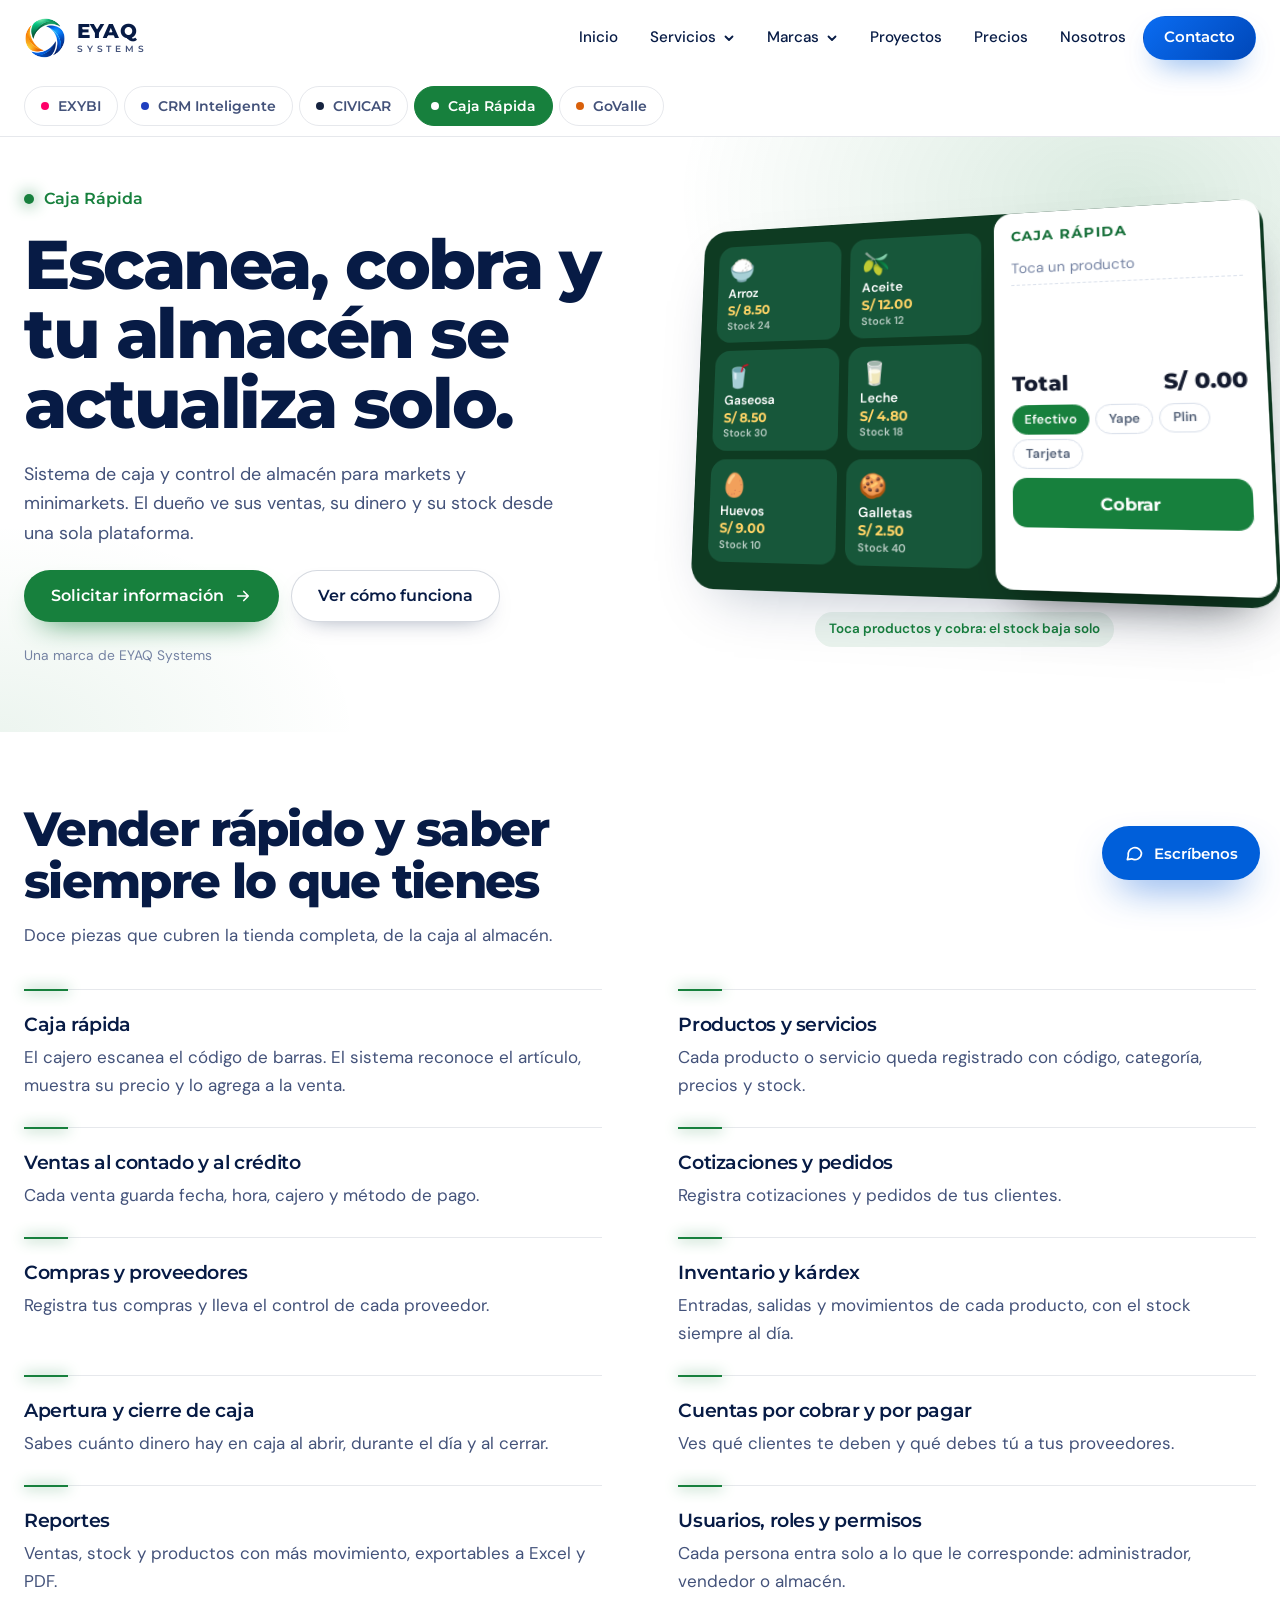
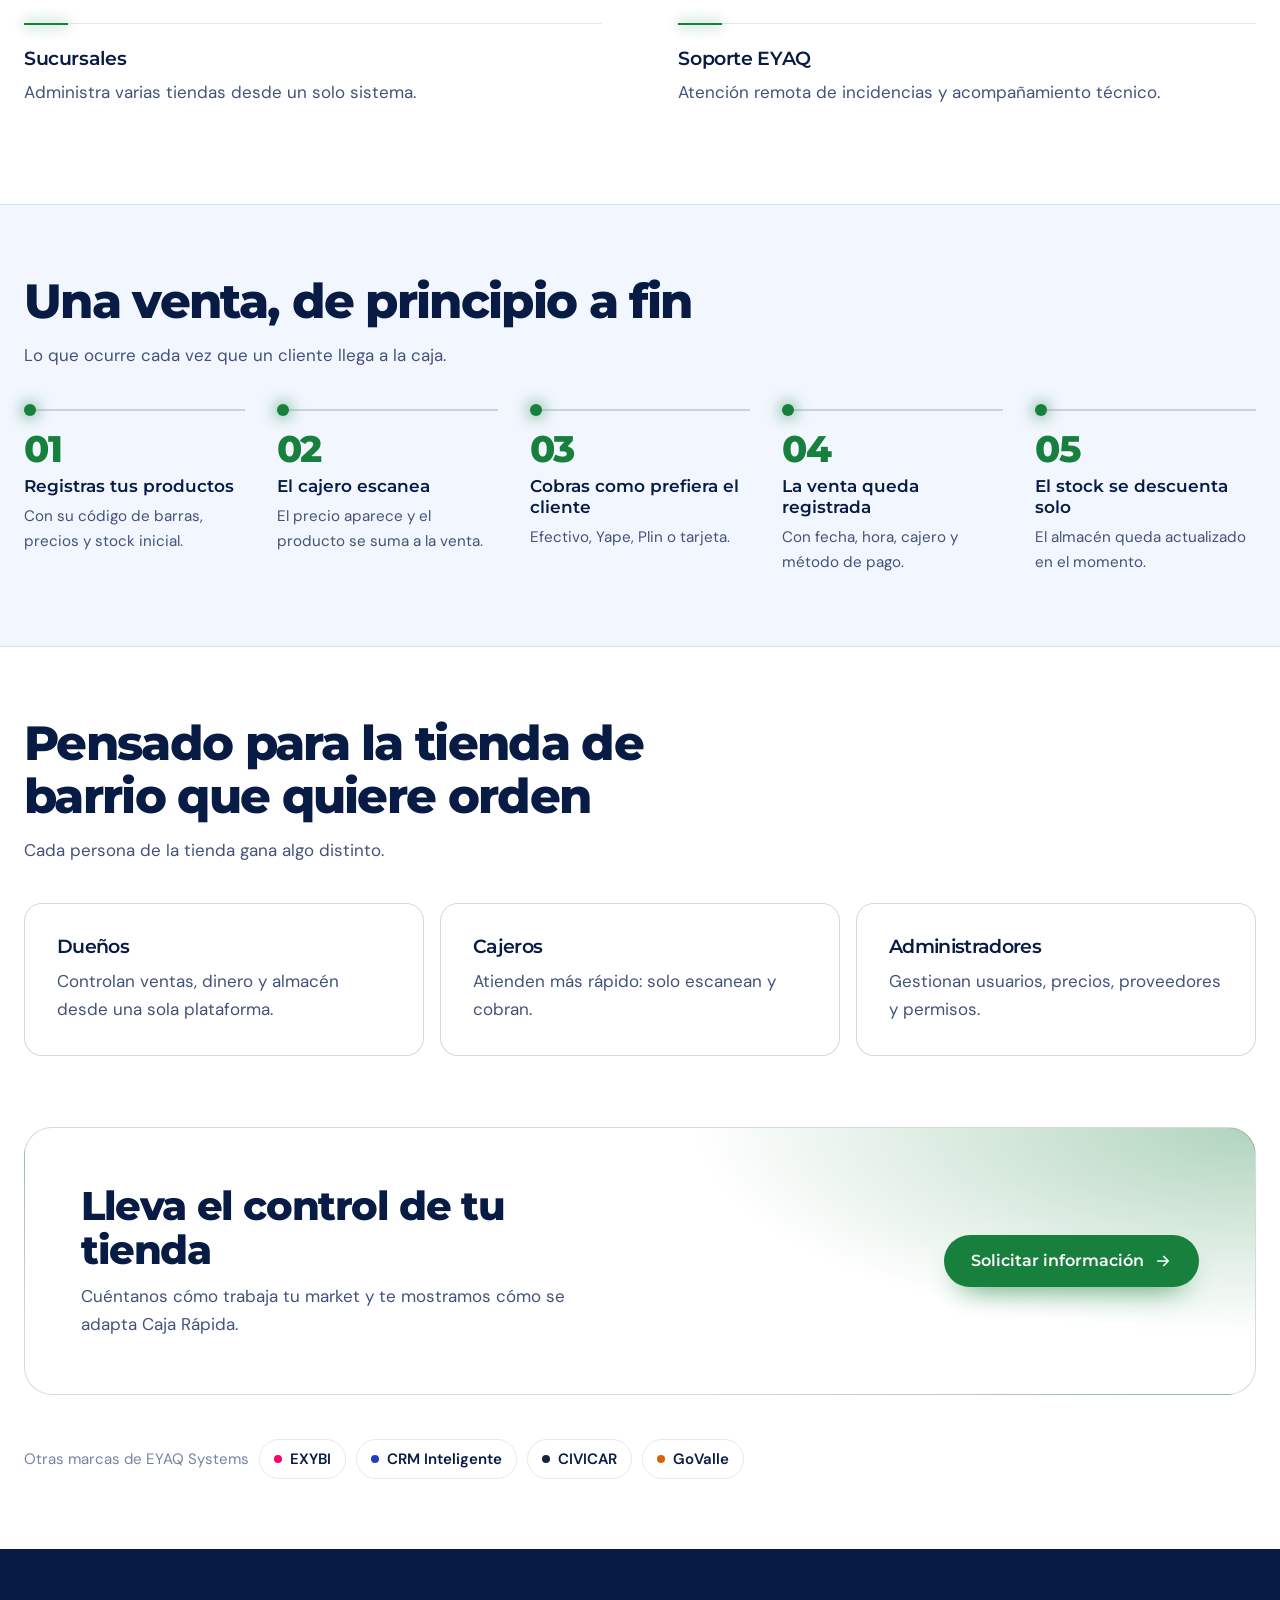
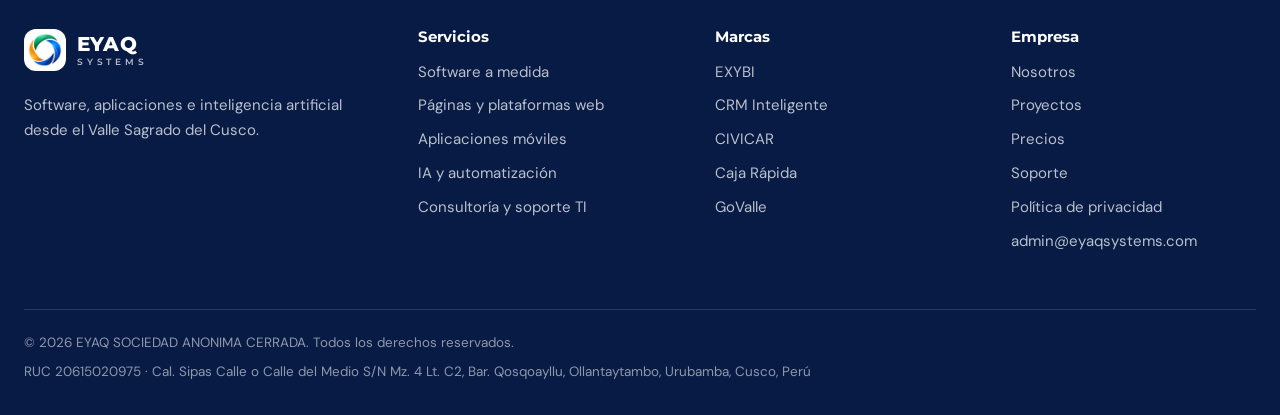
==== commit e512cb91: "Seccion Proyectos, Santryx como caso de cliente y espaciado compacto" ====
--- a/caja-rapida.html
+++ b/caja-rapida.html
@@ -55,6 +55,7 @@
           <a href="govalle.html" style="--dot:#D9600A"><i></i><b>GoValle</b><span>Delivery para el Valle Sagrado</span></a>
         </div>
       </li>
+      <li><a class="nav-link" href="index.html#proyectos">Proyectos</a></li>
       <li><a class="nav-link" href="index.html#precios">Precios</a></li>
       <li><a class="nav-link" href="index.html#nosotros">Nosotros</a></li>
       <li><a class="btn btn-primary btn-sm" href="index.html#contacto">Contacto</a></li>
@@ -205,6 +206,7 @@
         <h4>Empresa</h4>
         <ul>
           <li><a href="index.html#nosotros">Nosotros</a></li>
+          <li><a href="index.html#proyectos">Proyectos</a></li>
           <li><a href="index.html#precios">Precios</a></li>
           <li><a href="support.html">Soporte</a></li>
           <li><a href="privacy.html">Política de privacidad</a></li>
--- a/css/eyaq.css
+++ b/css/eyaq.css
@@ -19,7 +19,7 @@
   --radius-lg: 1.75rem;
   --container: 84rem;
   --header-h: 4.75rem;
-  --section-y: clamp(4.5rem, 10vw, 8.5rem);
+  --section-y: clamp(3rem, 5.5vw, 5rem);
   --shadow: 0 1.5rem 3.75rem -30px rgba(10, 31, 71, .35);
   --font-head: 'Montserrat', system-ui, -apple-system, 'Segoe UI', sans-serif;
   --font-body: 'DM Sans', system-ui, -apple-system, 'Segoe UI', Roboto, sans-serif;
@@ -49,6 +49,7 @@
 body[data-marca="caja"] { --h: #17803D; }
 body[data-marca="govalle"] { --h: #D9600A; }
 body[data-marca="civicar"] { --h: #16233F; }
+body[data-marca="santryx"] { --h: #7C0F34; }
 
 img, svg, canvas { display: block; max-width: 100%; }
 a { color: inherit; text-decoration: none; }
@@ -284,9 +285,11 @@
   0% { box-shadow: 0 0 0 0 color-mix(in srgb, var(--dot) 70%, transparent); }
   70%, 100% { box-shadow: 0 0 0 0.875rem transparent; }
 }
-.section { padding: var(--section-y) 0; position: relative; }
+.section { padding: var(--section-y) 0 0; position: relative; }
+.section:has(+ .section.raised),
+main > .section:last-child { padding-bottom: var(--section-y); }
 .section.raised { background: linear-gradient(180deg, var(--wash), #fff); border-top: 1px solid var(--line); }
-.section-head { display: grid; gap: 1rem; max-width: 46rem; margin-bottom: clamp(2rem, 5vw, 3.75rem); }
+.section-head { display: grid; gap: .875rem; max-width: 46rem; margin-bottom: clamp(1.5rem, 3vw, 2.5rem); }
 .section-head h2 { font-size: clamp(2rem, 4.4vw, 3.4rem); font-weight: 800; }
 .section-head p { color: var(--muted); font-size: 1.08rem; max-width: 38rem; }
 .kicker { justify-self: start; padding: 6px 0.875rem; border-radius: 62.4375rem; background: color-mix(in srgb, var(--h) 10%, #fff); font: 700 .86rem var(--font-head); color: var(--h); }
@@ -329,7 +332,7 @@
   background:
     radial-gradient(90% 70% at 100% 0%, color-mix(in srgb, var(--panel-hue) 26%, transparent), transparent 70%),
     var(--card);
-  min-height: 26.25rem;
+  min-height: 22rem;
   align-content: start;
 }
 .service-panel[hidden] { display: none; }
@@ -370,7 +373,8 @@
 .service-proof a:hover { border-color: var(--panel-hue); color: var(--panel-hue); }
 
 .rail-head { display: flex; align-items: end; justify-content: space-between; gap: 1.5rem; }
-.rail-nav { display: flex; gap: 0.625rem; margin-bottom: clamp(2rem, 5vw, 3.75rem); }
+.rail-nav[hidden] { display: none; }
+.rail-nav { display: flex; gap: 0.625rem; margin-bottom: clamp(1.5rem, 3vw, 2.5rem); }
 .rail-nav button {
   width: 3.25rem; height: 3.25rem;
   border-radius: 50%;
@@ -387,10 +391,12 @@
 .rail {
   display: flex;
   gap: 1.25rem;
-  padding-inline: max(1.5rem, (100vw - var(--container)) / 2);
-  padding-bottom: 0.75rem;
+  width: min(var(--container), 100% - 3rem);
+  margin-inline: auto;
+  padding: .5rem .25rem 1.5rem;
   overflow-x: auto;
   scroll-snap-type: x mandatory;
+  scroll-padding-inline: .25rem;
   scrollbar-width: none;
   cursor: grab;
 }
@@ -400,28 +406,28 @@
 .peak {
   --mx: 50%; --my: 0%;
   position: relative;
-  flex: 0 0 min(26.875rem, 82vw);
+  flex: 1 0 11.5rem;
   scroll-snap-align: start;
   display: grid;
-  align-content: end;
-  gap: 0.75rem;
-  min-height: 28.75rem;
-  padding: clamp(1.5rem, 3vw, 2.25rem);
+  grid-template-rows: auto 1fr auto;
+  gap: .75rem;
+  min-height: 25rem;
+  padding: 12.75rem clamp(1.1rem, 1.6vw, 1.75rem) clamp(1.25rem, 2vw, 2rem);
   border-radius: var(--radius-lg);
   border: 1px solid var(--line-strong);
   background:
-    radial-gradient(26.25rem circle at var(--mx) var(--my), color-mix(in srgb, var(--h) 30%, transparent), transparent 62%),
+    radial-gradient(26rem circle at var(--mx) var(--my), color-mix(in srgb, var(--h) 30%, transparent), transparent 62%),
     var(--card);
   overflow: hidden;
   user-select: none;
   transition: border-color .25s ease, box-shadow .25s ease;
 }
 .peak:hover { border-color: var(--h); box-shadow: var(--shadow); }
-.peak svg.peak-line { position: absolute; inset: 0 0 auto 0; width: 100%; height: 12.5rem; }
-.peak-alt { position: absolute; top: 1.5rem; left: clamp(1.5rem, 3vw, 2.25rem); font: 600 .84rem var(--font-head); color: var(--h); }
-.peak h3 { font-size: clamp(1.9rem, 3vw, 2.5rem); font-weight: 800; }
+.peak svg.peak-line { position: absolute; inset: 3rem 0 auto 0; width: 100%; height: 8.5rem; }
+.peak-alt { position: absolute; top: 1.25rem; left: clamp(1.1rem, 1.6vw, 1.75rem); right: .75rem; font: 700 .84rem var(--font-head); color: var(--h); }
+.peak h3 { font-size: clamp(1.3rem, 1.7vw, 1.9rem); font-weight: 800; }
 .peak p { color: var(--muted); }
-.peak-go { display: inline-flex; align-items: center; gap: 0.5rem; margin-top: 0.5rem; font: 600 .96rem var(--font-head); color: var(--h); }
+.peak-go { display: inline-flex; align-items: center; gap: .5rem; align-self: end; font: 700 .96rem var(--font-head); color: var(--h); }
 .peak-go svg { width: 1.125rem; height: 1.125rem; transition: transform .25s ease; }
 .peak:hover .peak-go svg { transform: translateX(5px); }
 
@@ -440,7 +446,7 @@
 .route-steps b { font: 600 1.15rem var(--font-head); }
 .route-steps span { color: var(--muted); font-size: .97rem; }
 
-.about { display: grid; grid-template-columns: 1.1fr .9fr; gap: clamp(1.75rem, 6vw, 5.5rem); align-items: start; }
+.about { display: grid; grid-template-columns: 1.1fr .9fr; gap: clamp(1.75rem, 6vw, 5.5rem); align-items: center; }
 .about p { color: var(--muted); font-size: 1.08rem; }
 .about p + p { margin-top: 1rem; }
 .facts { display: grid; gap: 0; }
@@ -534,7 +540,7 @@
 .marcas-bar a[aria-current="page"] { background: var(--dot); border-color: var(--dot); color: #fff; }
 .marcas-bar a[aria-current="page"] i { background: #fff; }
 
-.marca-hero { position: relative; overflow: hidden; isolation: isolate; padding: clamp(2.5rem, 6vw, 5.5rem) 0 clamp(3.5rem, 8vw, 7rem); }
+.marca-hero { position: relative; overflow: hidden; isolation: isolate; padding: clamp(2rem, 4vw, 4rem) 0 clamp(2.5rem, 5vw, 4.5rem); }
 .marca-hero::before {
   content: '';
   position: absolute;
@@ -553,9 +559,12 @@
 .marca-actions { display: flex; flex-wrap: wrap; gap: 0.75rem; }
 .marca-parent { font-size: .86rem; color: var(--faint); }
 
-.marca-section { padding: var(--section-y) 0; }
+.marca-section { padding: var(--section-y) 0 0; }
 .marca-section.tinte { background: var(--wash); border-block: 1px solid var(--line); }
-.marca-head { display: grid; gap: 1rem; max-width: 44rem; margin-bottom: clamp(2rem, 5vw, 3.5rem); }
+.marca-section.tinte,
+.marca-section:has(+ .tinte),
+main > .marca-section:last-child { padding-bottom: var(--section-y); }
+.marca-head { display: grid; gap: .875rem; max-width: 44rem; margin-bottom: clamp(1.5rem, 3vw, 2.5rem); }
 .marca-head h2 { font-size: clamp(1.9rem, 4vw, 3rem); font-weight: 800; }
 .marca-head p { color: var(--muted); font-size: 1.06rem; }
 
@@ -810,10 +819,12 @@
   .hero-actions .btn, .marca-actions .btn, .marca-cta .btn { flex: 1 1 100%; }
   .summit span { padding: 4px 0.5625rem; }
   .rail-nav { display: none; }
+  .rail { width: min(var(--container), 100% - 2.25rem); }
+  .peak { flex-basis: 78vw; }
   .route-steps { grid-template-columns: 1fr; }
   .tiers { grid-template-columns: 1fr; }
   .topics, .support-grid { grid-template-columns: 1fr; }
-  .footer-grid { grid-template-columns: 1fr; }
+  .footer-grid { grid-template-columns: 1fr 1fr; gap: 1.75rem 1.25rem; }
   .float-contact span { display: none; }
   .float-contact { padding: 0; width: 3.5rem; justify-content: center; }
   .price-pair { grid-template-columns: 1fr; gap: 1.25rem; }
@@ -864,4 +875,41 @@
   transition: transform .6s cubic-bezier(.2, .7, .2, 1);
   will-change: transform;
 }
-[data-tilt].tilting { transition: transform .08s linear; }
+[data-tilt].tilting { transition: none; }
+
+.caso-bar { margin-top: var(--header-h); border-bottom: 1px solid var(--line); background: var(--wash); }
+.caso-bar .container { display: flex; align-items: center; justify-content: space-between; gap: 1rem; min-height: 3.25rem; }
+.caso-bar span { padding: .3rem .85rem; border-radius: 999px; background: color-mix(in srgb, var(--h) 10%, #fff); color: var(--h); font: 700 .82rem var(--font-head); }
+
+.case {
+  display: grid;
+  grid-template-columns: 1.1fr .9fr;
+  align-items: center;
+  gap: clamp(1.5rem, 4vw, 4rem);
+  padding: clamp(1.75rem, 4vw, 3.5rem);
+  border-radius: var(--radius-lg);
+  border: 1px solid var(--line-strong);
+  background:
+    radial-gradient(60% 90% at 100% 0%, color-mix(in srgb, var(--h) 16%, transparent), transparent 70%),
+    var(--card);
+  transition: border-color .25s ease, box-shadow .25s ease;
+}
+.case:hover { border-color: var(--h); box-shadow: var(--shadow); }
+.case-copy { display: grid; gap: 1rem; justify-items: start; }
+.case-client { padding: .35rem .9rem; border-radius: 999px; background: color-mix(in srgb, var(--h) 10%, #fff); color: var(--h); font: 700 .84rem var(--font-head); }
+.case h3 { font-size: clamp(2rem, 4vw, 3.2rem); font-weight: 800; }
+.case p { color: var(--muted); font-size: 1.06rem; max-width: 30rem; }
+.case-points { display: flex; flex-wrap: wrap; gap: .5rem; }
+.case-points li { padding: .35rem .9rem; border-radius: 999px; border: 1px solid var(--line-strong); background: var(--card); font-size: .88rem; font-weight: 600; }
+.case-art { display: grid; gap: 1rem; justify-items: center; }
+.case-label { display: grid; gap: .2rem; width: min(19rem, 100%); padding: 1.1rem 1.3rem; border-radius: .6rem; border: 1px solid var(--line-strong); background: #fff; box-shadow: var(--shadow); transform: rotate(-2deg); }
+.case-label + .case-label { transform: rotate(1.5deg) translateX(1.5rem); }
+.case-label small { font: 700 .62rem var(--font-head); letter-spacing: .16em; color: var(--h); }
+.case-label b { font: 800 1.3rem/1.1 var(--font-head); letter-spacing: -.02em; }
+.case-label span { font-size: .84rem; color: var(--muted); }
+.case-label em { justify-self: start; margin-top: .25rem; padding: .2rem .7rem; border-radius: 999px; background: #FFF1DC; color: #B25E00; font-style: normal; font-weight: 700; font-size: .84rem; }
+
+@media (max-width: 1000px) {
+  .case { grid-template-columns: 1fr; }
+  .case-label + .case-label { transform: rotate(1.5deg); }
+}
--- a/css/escenas.css
+++ b/css/escenas.css
@@ -123,6 +123,51 @@
 .track-row button { flex: 0 0 auto; min-height: 2.5rem; padding: 0 1rem; border: 0; border-radius: 999px; background: #D9600A; color: #fff; font: 700 .82rem var(--font-head); cursor: pointer; transition: transform .2s ease; }
 .track-row button:hover { transform: translateY(-.125rem); }
 
+.fefo { position: relative; display: grid; width: min(33rem, 100%); --rx: 5deg; --ry: -9deg; }
+.label3d {
+  position: relative;
+  z-index: 1;
+  justify-self: end;
+  display: grid;
+  grid-template-columns: 1fr auto;
+  align-items: center;
+  gap: 1rem;
+  width: min(21rem, 92%);
+  margin: 0 -1rem -1.75rem 0;
+  padding: 1.1rem 1.2rem;
+  border-radius: .6rem;
+  background: #fff;
+  border: 1px solid var(--line-strong);
+  box-shadow: var(--shadow);
+  color: #1A1014;
+  transform: translateZ(var(--z, 4rem)) rotate(2.5deg);
+}
+.label3d::before { content: ''; position: absolute; inset: 0 auto 0 -.4rem; width: .8rem; background: radial-gradient(circle at 50% .5rem, var(--wash) .22rem, transparent .24rem) 0 0 / .8rem 1rem; }
+.label-text { display: grid; gap: .2rem; }
+.label-text small { font: 700 .62rem var(--font-head); letter-spacing: .16em; color: #7C0F34; }
+.label-text b { font: 800 1.35rem/1.1 var(--font-head); letter-spacing: -.02em; }
+.label-text span { font-size: .84rem; color: #5A4A50; }
+.label-expiry { justify-self: start; margin-top: .25rem; padding: .2rem .7rem; border-radius: 999px; font-weight: 700; }
+.qr { display: grid; grid-template-columns: repeat(9, .5rem); grid-auto-rows: .5rem; padding: .35rem; border: 1px solid #E6DADF; border-radius: .3rem; }
+.qr i { background: #1A1014; }
+.fefo-panel { display: grid; gap: .8rem; padding: 2.4rem 1.2rem 1.2rem; border-radius: 1.5rem; background: #fff; border: 1px solid var(--line-strong); box-shadow: var(--shadow); color: #1A1014; }
+.fefo-panel h4 { font-size: .95rem; font-weight: 700; color: #7C0F34; }
+.fefo-list { display: grid; gap: .4rem; counter-reset: turn; }
+.fefo-list li { counter-increment: turn; animation: result-in .35s ease; }
+.fefo-list button { display: grid; grid-template-columns: 1.6rem 1fr auto auto; align-items: center; gap: .6rem; width: 100%; padding: .6rem .8rem; border: 1px solid #EDE3E7; border-radius: .9rem; background: #fff; color: inherit; text-align: left; font: 500 .86rem var(--font-body); cursor: pointer; transition: border-color .2s ease, background .2s ease, transform .2s ease; }
+.fefo-list button::before { content: counter(turn); display: grid; place-items: center; width: 1.6rem; height: 1.6rem; border-radius: 50%; background: #F6EEF1; color: #7C0F34; font: 700 .74rem var(--font-head); }
+.fefo-list button:hover { transform: translateX(.2rem); border-color: #7C0F34; }
+.fefo-list button[aria-pressed="true"] { border-color: #7C0F34; background: #FBF4F6; }
+.fefo-list span { color: #8A7A80; font-size: .76rem; }
+.fefo-list em { font-style: normal; padding: .15rem .6rem; border-radius: 999px; font-size: .74rem; font-weight: 700; }
+.hoy { background: #FDE8E8; color: #B42318; }
+.pronto { background: #FFF1DC; color: #B25E00; }
+.bien { background: #E8F8EE; color: #17703A; }
+.fefo-row { display: flex; align-items: center; justify-content: space-between; gap: .8rem; }
+.fefo-row p { font-size: .84rem; font-weight: 600; color: #5A4A50; }
+.fefo-row button { flex: 0 0 auto; min-height: 2.5rem; padding: 0 1rem; border: 0; border-radius: 999px; background: #7C0F34; color: #fff; font: 700 .82rem var(--font-head); cursor: pointer; transition: transform .2s ease; }
+.fefo-row button:hover { transform: translateY(-.125rem); }
+
 @media (max-width: 1000px) {
   .scene { min-height: 0; padding-top: 1rem; }
   .chip3d:nth-of-type(1) { right: -6%; }
@@ -134,4 +179,7 @@
   .pane, .pane-calendar, .pane-stats, .pane-chat { position: static; width: auto; }
   .pos { grid-template-columns: 1fr; }
   .chip3d { display: none; }
+  .label3d { margin-right: 0; }
+  .fefo-list button { grid-template-columns: 1.6rem 1fr auto; }
+  .fefo-list span { display: none; }
 }
